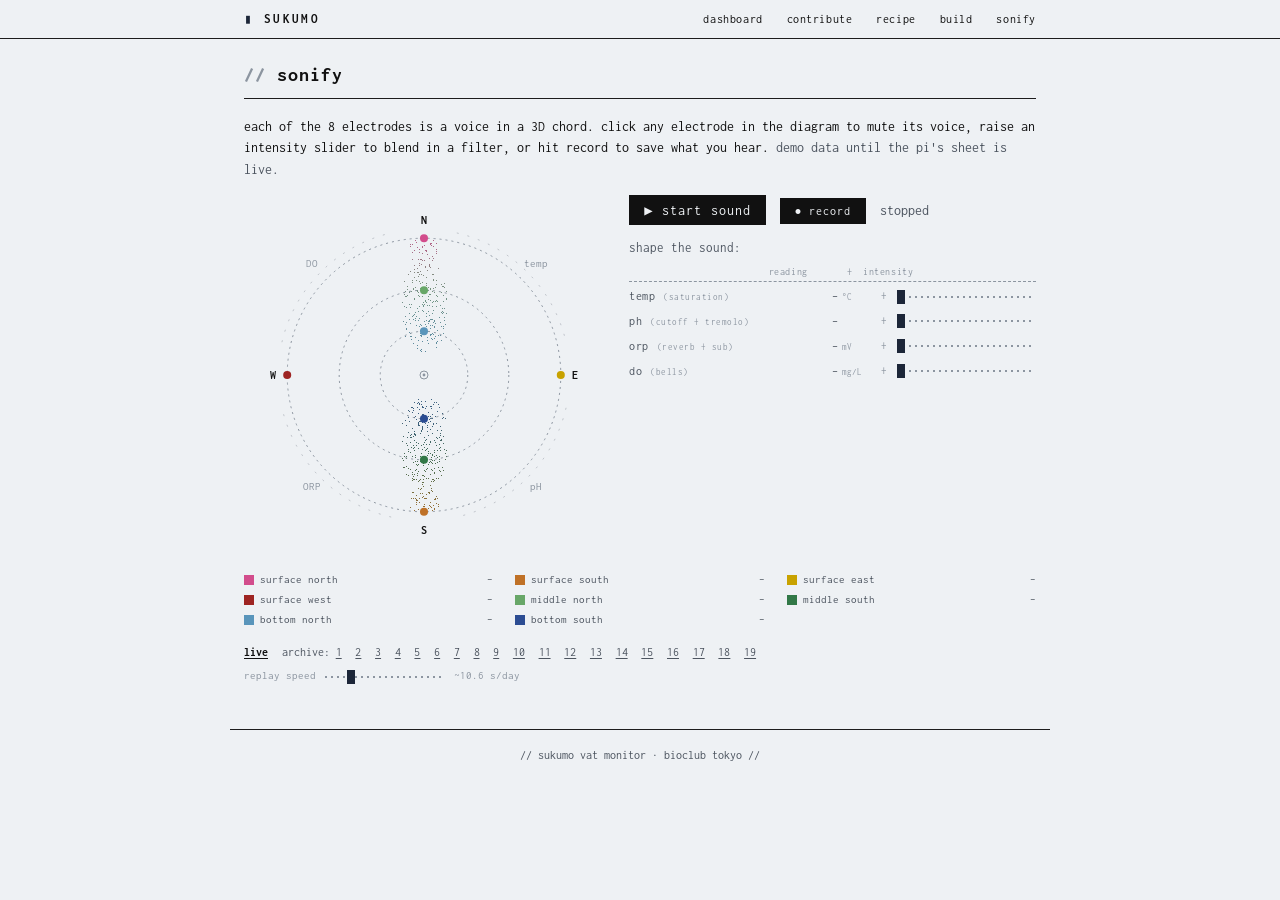
==== sonify.html @ e65c1ddc "Record button shows live timer; downloads get a → drive link While recording, the button shows '■ st" ====
<!DOCTYPE html>
<html lang="en">
<head>
  <meta charset="UTF-8">
  <meta name="viewport" content="width=device-width, initial-scale=1.0">
  <title>Sonify : Sukumo Vat Monitor</title>
  <link rel="preconnect" href="https://fonts.googleapis.com">
  <link rel="preconnect" href="https://fonts.gstatic.com" crossorigin>
  <link href="https://fonts.googleapis.com/css2?family=Inconsolata:wght@400;700&display=swap" rel="stylesheet">
  <link rel="stylesheet" href="style.css">
  <script src="vatcloud.js?v=2"></script>
  <style>
    /* top-down vat graphic — framed like the e-ink panel on the dashboard */
    .vat-stage { border: none; background: var(--paper); padding: 0; margin: 0; display: flex; justify-content: center; }
    #vat-canvas { width: 100%; max-width: 420px; aspect-ratio: 1 / 1; display: block; touch-action: none; }
    /* two-column instrument layout: graphic left, controls + sliders right */
    .panel { display: flex; flex-wrap: wrap; gap: 1rem 1.8rem; align-items: flex-start; margin: 1rem 0; }
    .panel-graphic { flex: 0 1 360px; max-width: 100%; min-width: 240px; }
    .panel-controls { flex: 1 1 280px; min-width: 250px; }
    /* electrode colour key + live voltages — full width below the panel */
    .vat-legend {
      display: grid; grid-template-columns: repeat(auto-fit, minmax(210px, 1fr));
      gap: 0.18rem 1.6rem; margin: 1.2rem 0 0; font-size: 0.8rem; color: var(--ink-soft);
    }
    .vat-legend .leg { display: flex; align-items: center; gap: 0.4rem; white-space: nowrap; cursor: pointer; }
    .vat-legend .leg.off { opacity: 0.4; text-decoration: line-through; }
    .vat-legend i { width: 10px; height: 10px; flex: 0 0 auto; }
    .vat-legend .lv { margin-left: auto; font-variant-numeric: tabular-nums; }
    /* transport row */
    .controls { display: flex; align-items: baseline; flex-wrap: wrap; gap: 0.4rem 1rem; margin: 0 0 0.5rem; }
    .source-line { font-size: 0.8rem; flex-basis: 100%; }
    .rec-btn { font-size: 0.85em; }
    .rec-btn.on { color: var(--indigo); }
    /* saved-recordings list — appears below the transport row */
    .rec-downloads { display: flex; flex-direction: column; gap: 0.15rem;
                     font-size: 0.78rem; margin: 0 0 0.7rem; color: var(--ink-soft); }
    .rec-downloads:empty { display: none; }
    .rec-downloads .rec-item { display: flex; align-items: baseline; gap: 0.5rem; }
    .rec-downloads .rec-item a { color: var(--indigo); text-decoration: underline; }
    .rec-downloads .rec-item .rec-meta { color: var(--ink-faint); font-variant-numeric: tabular-nums; }
    .rec-downloads .rec-item .rec-drive { margin-left: auto; }
    .filters { display: flex; flex-direction: column; gap: 0.35rem; margin: 0; }
    .filters-label { color: var(--ink-soft); font-size: 0.9rem; margin-bottom: 0.1rem; }
    /* a small two-column header so it's obvious the left value is the reading
       you can type into and the right control is the intensity mixer */
    .filter-head { display: flex; align-items: baseline; gap: 0.6rem; font-size: 0.72rem;
                   text-transform: lowercase; letter-spacing: 0.06em; color: var(--ink-faint);
                   padding-bottom: 0.1rem; border-bottom: 1px dashed var(--ink-faint); }
    .filter-head .h-name    { width: 13em; }
    .filter-head .h-reading { width: 6.8em; }
    .filter-head .h-plus    { width: 0.9em; text-align: center; }
    .filter-head .h-intensity { flex: 1; }
    .filter-ctl { display: flex; align-items: center; gap: 0.5rem; font-size: 0.85rem; }
    .filter-ctl > .ctl-name { width: 13em; text-transform: lowercase; letter-spacing: 0.04em;
                              color: var(--ink-soft); white-space: nowrap; }
    .ctl-name .ctl-target { color: var(--ink-faint); font-size: 0.78em; margin-left: 0.2em; }
    .filter-ctl > .ctl-plus { width: 0.9em; text-align: center; color: var(--ink-faint); font-size: 0.9em; }
    /* the reading: live value display + unit to the right (read-only). */
    .ctl-reading { width: 6.8em; display: inline-flex; align-items: baseline; gap: 0.25rem; }
    .ctl-reading .rd {
      display: inline-block; width: 4em; text-align: right;
      color: var(--ink-soft); font-variant-numeric: tabular-nums;
    }
    .ctl-reading .ru { color: var(--ink-faint); font-size: 0.78em; }
    /* track echoes the diagram arcs: dotted/faint, filling to solid as you raise it */
    input[type="range"].fx {
      -webkit-appearance: none; appearance: none; flex: 1; height: 16px; cursor: pointer;
      border: none; outline: none; background:
        linear-gradient(var(--indigo), var(--indigo)) no-repeat left center / var(--p, 0%) 2px,
        repeating-linear-gradient(to right, var(--ink-faint) 0 2px, transparent 2px 6px) no-repeat left center / 100% 2px;
    }
    input[type="range"].fx::-webkit-slider-runnable-track { background: transparent; height: 2px; border: none; }
    input[type="range"].fx::-moz-range-track { background: transparent; height: 2px; border: none; }
    input[type="range"].fx::-moz-range-progress { background: transparent; }
    input[type="range"].fx::-webkit-slider-thumb {
      -webkit-appearance: none; appearance: none; width: 8px; height: 14px; margin-top: -6px;
      background: var(--indigo); border: none; cursor: pointer;
    }
    input[type="range"].fx::-moz-range-thumb {
      width: 8px; height: 14px; background: var(--indigo); border: none; border-radius: 0; cursor: pointer;
    }
    input[type="range"].fx:focus { outline: 2px solid var(--indigo); outline-offset: 2px; }
    /* day archive — "archive: live 1 2 …". clicking switches modes. */
    .vat-days { margin: 1rem 0 0; font-size: 0.85rem; color: var(--ink-soft); }
    .vat-days a { margin-right: 0.55rem; white-space: nowrap; color: var(--ink-soft); }
    .vat-days a.active { font-weight: 700; color: var(--ink); }
    .vat-days a:hover { color: var(--indigo); }
    /* replay-rate slider — matches the dotted-track + indigo-thumb look of the
       filter sliders above. only relevant for archive replay. */
    .replay-rate-ctl { margin: 0.4rem 0 0; font-size: 0.78rem; color: var(--ink-faint);
                       display: inline-flex; align-items: center; gap: 0.5rem; }
    .replay-rate-ctl input[type="range"] {
      -webkit-appearance: none; appearance: none; width: 9em; height: 16px; cursor: pointer;
      border: none; outline: none;
      background: repeating-linear-gradient(to right, var(--ink-faint) 0 2px, transparent 2px 6px)
                  no-repeat left center / 100% 2px;
    }
    .replay-rate-ctl input[type="range"]::-webkit-slider-runnable-track { background: transparent; height: 2px; border: none; }
    .replay-rate-ctl input[type="range"]::-moz-range-track { background: transparent; height: 2px; border: none; }
    .replay-rate-ctl input[type="range"]::-webkit-slider-thumb {
      -webkit-appearance: none; appearance: none; width: 8px; height: 14px; margin-top: -6px;
      background: var(--indigo); border: none; cursor: pointer;
    }
    .replay-rate-ctl input[type="range"]::-moz-range-thumb {
      width: 8px; height: 14px; background: var(--indigo); border: none; border-radius: 0; cursor: pointer;
    }
    .replay-rate-ctl input[type="range"]:focus { outline: 2px solid var(--indigo); outline-offset: 2px; }
  </style>
</head>
<body>
  <header>
    <div class="header-inner">
      <a href="index.html" class="brand">SUKUMO</a>
      <nav>
        <a href="index.html#dashboard">dashboard</a>
        <a href="index.html#contribute">contribute</a>
        <a href="index.html#recipe">recipe</a>
        <a href="index.html#build">build</a>
        <a href="sonify.html">sonify</a>
      </nav>
    </div>
  </header>

  <main id="top">

    <h1>sonify</h1>
    <p>each of the 8 electrodes is a voice in a 3D chord. click any electrode in the diagram to mute its voice, raise an intensity slider to blend in a filter, or hit record to save what you hear. <span class="muted">demo data until the pi's sheet is live.</span></p>

    <div class="panel">
      <div class="panel-graphic">
        <div class="vat-stage">
          <canvas id="vat-canvas"></canvas>
        </div>
      </div>

      <div class="panel-controls">
        <div class="controls">
          <button id="toggle">&#9654; start sound</button>
          <button id="record" class="rec-btn" title="record what you hear (starts sound if needed)">&#9679; record</button>
          <span id="status" class="muted">stopped</span>
          <span id="source-line" class="muted source-line">&ndash;</span>
        </div>
        <div id="rec-downloads" class="rec-downloads" aria-live="polite"></div>

        <div class="filters" id="filters">
          <span class="filters-label">shape the sound:</span>
          <div class="filter-head">
            <span class="h-name"></span>
            <span class="h-reading">reading</span>
            <span class="h-plus">+</span>
            <span class="h-intensity">intensity</span>
          </div>
          <div class="filter-ctl">
            <span class="ctl-name">temp <span class="ctl-target">(saturation)</span></span>
            <span class="ctl-reading"><span class="rd" id="rd-temp">&ndash;</span><span class="ru">&deg;C</span></span>
            <span class="ctl-plus">+</span>
            <input type="range" class="fx" data-f="temp" min="0" max="100" value="0" aria-label="temperature intensity">
          </div>
          <div class="filter-ctl">
            <span class="ctl-name">pH <span class="ctl-target">(cutoff + tremolo)</span></span>
            <span class="ctl-reading"><span class="rd" id="rd-ph">&ndash;</span><span class="ru">&nbsp;</span></span>
            <span class="ctl-plus">+</span>
            <input type="range" class="fx" data-f="ph" min="0" max="100" value="0" aria-label="pH intensity">
          </div>
          <div class="filter-ctl">
            <span class="ctl-name">ORP <span class="ctl-target">(reverb + sub)</span></span>
            <span class="ctl-reading"><span class="rd" id="rd-orp">&ndash;</span><span class="ru">mV</span></span>
            <span class="ctl-plus">+</span>
            <input type="range" class="fx" data-f="orp" min="0" max="100" value="0" aria-label="ORP intensity">
          </div>
          <div class="filter-ctl">
            <span class="ctl-name">DO <span class="ctl-target">(bells)</span></span>
            <span class="ctl-reading"><span class="rd" id="rd-do">&ndash;</span><span class="ru">mg/L</span></span>
            <span class="ctl-plus">+</span>
            <input type="range" class="fx" data-f="do" min="0" max="100" value="0" aria-label="DO intensity">
          </div>
        </div>
      </div>
    </div>

    <div id="vat-legend" class="vat-legend" aria-label="electrode key and live voltages"></div>
    <div id="vat-days" class="vat-days" aria-label="day archive" style="display:none"></div>
    <div id="replay-rate-ctl" class="replay-rate-ctl" style="display:none">
      replay speed
      <input type="range" id="replay-rate" min="80" max="800" value="220" step="20" aria-label="replay rate">
      <span id="replay-rate-val">~10.6 s/day</span>
    </div>

  </main>

  <footer>
    <p>sukumo vat monitor &middot; bioclub tokyo</p>
  </footer>

  <script>
  (function () {
    "use strict";

    // ---------------------------------------------------------------
    // config
    // ---------------------------------------------------------------
    // The public "readings" Sheet the pi publishes to. Replace with the real
    // id; while it's the placeholder the page runs in DEMO mode (synthetic),
    // switching to live data automatically once a real id is filled in.
    var READINGS_SHEET_ID = "1COH-LVbzBpXIfV0IzQnfDb3Gz5LVbFnxlY0D2xVP_L8";
    var demoMode = READINGS_SHEET_ID.indexOf("REPLACE_WITH") === 0;

    var POLL_MS = 180000;       // live re-fetch interval (publish is ~30 min)
    var ROOT_HZ = 70;           // chord root (raised by the temperature filter); lower = warmer
    var AUDIO_TC = 0.25;        // setTargetAtTime time constant (s)
    var AUDIO_UPDATE_MS = 50;   // throttle audio param updates (ms)
    var MASTER_RAMP = 0.8;      // master fade in/out (s)
    var POS_RADIUS = 2.0;       // 3D panner spread
    var CHORUS = 5;             // cents — detune between each voice's paired oscillators (warmth)
    var SAT_AMOUNT = 0.9;       // master soft-saturation drive (warmth/glue; lower = cleaner)
    var DRONE_CUT = 1800;       // master lowpass default (lower = warmer); pH filter opens it
    var DROP_RATE = 2.2;        // base event "drops"/sec per electrode (scaled by DO filter + level)
    var DROP_DECAY = 0.95;      // drop tail length (s)

    // each voice has BOTH a "dark" and "bright" scale degree — both Japanese
    // pentatonics so the chord stays culturally coherent. centroid of active
    // electrodes picks: bottom-heavy = Hirajōshi (dark, koto-like, m3/m6/b2),
    // top-heavy = Yo (bright, M2/P4/M6). muting therefore does two musical
    // things at once: it transposes the key (via keyCents) AND can flip the
    // mode — the most dramatic audible change in tonal music.
    // semitones from root:
    var SCALE_MINOR = {  // Hirajōshi (0, 2, 3, 7, 8 within each octave)
      btm_n: 0,  btm_s: 7,  mid_n: 8,  mid_s: 12,
      sfc_w: 15, sfc_e: 19, sfc_n: 26, sfc_s: 31
    };
    var SCALE_MAJOR = {  // Yo (0, 2, 5, 7, 9 within each octave)
      btm_n: 0,  btm_s: 7,  mid_n: 9,  mid_s: 12,
      sfc_w: 14, sfc_e: 19, sfc_n: 26, sfc_s: 31
    };
    function modeFactor() {  // 0 = minor, 1 = major; centroid Y drives it
      if (activeCount === 0) return 0.5;
      var ySum = 0;
      VOICES.forEach(function (v) { if (!muted[v.key]) ySum += v.pos[1]; });
      var avgY = ySum / activeCount;     // -1 (all bottom) .. 1 (all surface)
      return clamp((avgY + 1) / 2, 0, 1);
    }
    function scaleRatio(key) {
      var semi = (modeFactor() >= 0.5 ? SCALE_MAJOR : SCALE_MINOR)[key] || 0;
      return Math.pow(2, semi / 12);
    }
    // a small pool of melody-register notes (root..+2oct) for the slow melodic
    // counter-voice. matches the current scale so it always belongs.
    var MELODY_MIN = [12, 14, 15, 19, 20, 24, 26];   // Hirajōshi register
    var MELODY_MAJ = [12, 14, 17, 19, 21, 24, 26];   // Yo register
    function pickMelodySemi() {
      var s = (modeFactor() >= 0.5) ? MELODY_MAJ : MELODY_MIN;
      // weight toward root + 5th for a more "settled" feel
      var i = Math.random();
      if (i < 0.30) return s[0];                 // root
      if (i < 0.55) return s[3];                 // 5th
      return s[Math.floor(Math.random() * s.length)];
    }

    // per-electrode timbre — a distinct harmonic recipe (partial amplitudes,
    // index 1 = fundamental) so each node has its own colour; all share the
    // harmonic series so they stay consonant together. each is low-passed for warmth.
    // p = harmonic recipe (index 1 = fundamental), cut = per-voice lowpass,
    // vr/vd = a slow per-node vibrato (rate Hz / depth cents) so each also "breathes"
    // differently. spectra are deliberately contrasting but all harmonic = consonant.
    var TIMBRE = {
      // bottoms — very dark, near-sine subs
      btm_n: { p: [0, 1, 0.02],                                              cut: 600,  vr: 0.12, vd: 3 },  // pure sine
      btm_s: { p: [0, 1, 0, 0.6, 0, 0.4, 0, 0.25],                          cut: 900,  vr: 0.20, vd: 7 },  // square-ish (odds only)
      // mids — body of the chord, contrasting full vs. reedy
      mid_n: { p: [0, 1, 0.75, 0.55, 0.4, 0.3, 0.22],                       cut: 1500, vr: 0.28, vd: 8 },  // saw / organ, full
      mid_s: { p: [0, 1, 0.1, 0.75, 0.08, 0.5, 0.06, 0.3],                  cut: 1200, vr: 0.16, vd: 11 }, // reedy (strong evens)
      // surface — brighter, but cuts kept moderate so they don't whistle
      sfc_w: { p: [0, 1, 0, 0.75, 0, 0.25, 0, 0.12],                        cut: 1500, vr: 0.45, vd: 7 },  // clarinet (odds only)
      sfc_e: { p: [0, 0.7, 1, 0.8, 0.6, 0.45, 0.32, 0.22],                  cut: 1900, vr: 0.55, vd: 12 }, // bright string (2nd dominant)
      sfc_n: { p: [0, 1, 0, 0, 0.7, 0, 0, 0.35],                            cut: 1700, vr: 0.22, vd: 9 },  // metallic bell (sparse partials)
      sfc_s: { p: [0, 1, 0, 0.65, 0, 0, 0.45],                              cut: 1500, vr: 0.38, vd: 7 }   // open fifth-heavy
    };

    // electrode layout, colours and helpers come from the shared vatcloud.js
    var VOICES = VatCloud.VOICES;
    var ELEC_MIN = VatCloud.ELEC_MIN, ELEC_MAX = VatCloud.ELEC_MAX;
    var C_INDIGO = VatCloud.colors.indigo, C_FAINT = VatCloud.colors.faint;
    var clamp = VatCloud.clamp;

    var latestData = null;
    // environmental "filters" the listener blends in. fx = intensity 0..1.
    var fx = { temp: 0, ph: 0, orp: 0, do: 0 };
    var P = { temp: null, ph: null, orp: null, do: null };  // current param values
    var UNIT_DIGITS = { temp: 1, ph: 2, orp: 0, do: 2 };
    var UNIT_LABEL  = { temp: " &deg;C", ph: "", orp: " mV", do: " mg/L" };
    var diagram = null;          // the shared vat diagram (created at boot)

    // day-archive replay state — clicking a day in the bar at the bottom force-
    // feeds that day's rows through the same P / latestData path that polling
    // uses, looping much faster than realtime so a full vat day cycles in ~10s.
    var START_DATE = "2026-05-12";   // vat day 1
    var archive = null, archiveIdx = null;
    var currentDayI = -1;            // -1 = live; otherwise index into archive.days
    var replayTimer = null, replayRowI = 0, replayStepFn = null;
    var REPLAY_STEP_MS = 220;        // ~10 s per 48-row day, looping (slider-tunable)
    function vatDay(dateStr) {
      var ms = new Date((dateStr || "") + "T00:00:00").getTime()
             - new Date(START_DATE + "T00:00:00").getTime();
      return isNaN(ms) ? "–" : Math.max(1, Math.round(ms / 86400000) + 1);
    }

    function map(v, a, b, c, d) {
      if (v === null || v === undefined || isNaN(v)) return (c + d) / 2;
      var t = clamp((v - a) / (b - a), 0, 1);
      return c + t * (d - c);
    }

    // ---------------------------------------------------------------
    // audio engine (8 electrodes + toggleable environmental filters)
    // ---------------------------------------------------------------
    var actx = null, master = null, voices = [],
        lowpass = null, dryGain = null, wetGain = null, subGain = null,
        tremGain = null, tremDepth = null, tremLFO = null,
        tempDrive = null, recDest = null,
        running = false, pollTimer = null, lastAudio = 0;
    // recording state — captures master output to a downloadable audio file
    var recorder = null, recChunks = [], recMime = null, recStartMs = 0, recDurationTimer = null;
    // open the project's "incoming" Drive folder when the user wants to upload
    // a recording — they drag the downloaded file into the tab that opens
    var DRIVE_INCOMING_URL = "https://drive.google.com/drive/folders/1rVcjffMahZgunWBBHu5vXFo3gJUlTd_s";

    function fmtDuration(sec) {
      var m = Math.floor(sec / 60);
      var s = Math.floor(sec % 60);
      return m + ":" + (s < 10 ? "0" : "") + s;
    }
    var dropAccum = {}, muted = {}, activeCount = 0;
    VOICES.forEach(function (v) { dropAccum[v.key] = Math.random(); muted[v.key] = false; });
    activeCount = VOICES.length;
    // "solo factor": 0 when all voices on, 1 when all muted. updateAudio uses
    // this to widen chorus, open the master filter, boost remaining voices
    // and drench in reverb — so muting feels like a transformation, not just removal.
    function soloFactor() { return (VOICES.length - activeCount) / VOICES.length; }
    // tonal centroid of active voices -> the chord's key. the all-on chord is
    // slightly surface-biased (avgY ≈ 0.25) so we subtract that as a baseline
    // so muting nothing leaves the key at root. asymmetric: shifts up faster
    // than down (avoids dropping into rumble).
    function keyCents() {
      if (activeCount === 0) return 0;
      var ySum = 0, xSum = 0;
      VOICES.forEach(function (v) { if (!muted[v.key]) { ySum += v.pos[1]; xSum += v.pos[0]; } });
      var avgY = ySum / activeCount, avgX = xSum / activeCount;
      var c = (avgY - 0.25) * 400 + avgX * 150;
      return clamp(c, -200, 500);
    }

    function makeSatCurve(amount) {
      var n = 1024, c = new Float32Array(n);
      for (var i = 0; i < n; i++) { var x = (i / (n - 1)) * 2 - 1; c[i] = Math.tanh(x * amount); }
      return c;
    }

    function makeWave(p) {  // p = harmonic amplitudes (index 1 = fundamental)
      var real = new Float32Array(p.length), imag = new Float32Array(p.length);
      for (var i = 0; i < p.length; i++) real[i] = p[i];
      return actx.createPeriodicWave(real, imag);
    }

    function makeImpulse(seconds, decay) {
      var rate = actx.sampleRate, len = Math.floor(rate * seconds);
      var buf = actx.createBuffer(2, len, rate);
      for (var ch = 0; ch < 2; ch++) {
        var d = buf.getChannelData(ch);
        for (var i = 0; i < len; i++)
          d[i] = (Math.random() * 2 - 1) * Math.pow(1 - i / len, decay);
      }
      return buf;
    }

    function buildGraph() {
      actx = new (window.AudioContext || window.webkitAudioContext)();
      master = actx.createGain(); master.gain.value = 0.0;

      var shaper = actx.createWaveShaper();
      shaper.curve = makeSatCurve(SAT_AMOUNT); shaper.oversample = "2x";
      lowpass = actx.createBiquadFilter();
      lowpass.type = "lowpass"; lowpass.frequency.value = DRONE_CUT; lowpass.Q.value = 0.7;
      var reverb = actx.createConvolver(); reverb.buffer = makeImpulse(5.0, 2.0);
      dryGain = actx.createGain(); dryGain.gain.value = 0.8;
      wetGain = actx.createGain(); wetGain.gain.value = 0.26;
      // pH -> tremolo: an amplitude wobble on the whole bus. depth grows with the pH slider,
      // rate climbs with the live pH reading. baseline gain = 1 via ConstantSource.
      tremGain = actx.createGain(); tremGain.gain.value = 1.0; // base; LFO adds on top
      var tremDC = actx.createConstantSource(); tremDC.offset.value = 0;
      tremDC.connect(tremGain.gain);   // no-op DC just to make additive-LFO summing explicit
      tremLFO = actx.createOscillator(); tremLFO.type = "sine"; tremLFO.frequency.value = 4;
      tremDepth = actx.createGain(); tremDepth.gain.value = 0; // pH controls this
      tremLFO.connect(tremDepth); tremDepth.connect(tremGain.gain);
      tremLFO.start(); tremDC.start();
      // temperature -> drive into the soft-saturator. warmer vat = more harmonic
      // excitement / "burn", no pitch change. baseline 1.0 (no extra drive).
      tempDrive = actx.createGain(); tempDrive.gain.value = 1.0;
      master.connect(tempDrive); tempDrive.connect(tremGain);
      tremGain.connect(shaper); shaper.connect(lowpass);
      lowpass.connect(dryGain); lowpass.connect(reverb); reverb.connect(wetGain);
      dryGain.connect(actx.destination); wetGain.connect(actx.destination);
      // recording tap — same dry+wet sum as the speakers, captured via MediaStream.
      // only created if MediaRecorder is available; nothing is recorded until the
      // user clicks "record".
      if (typeof MediaRecorder !== "undefined") {
        recDest = actx.createMediaStreamDestination();
        dryGain.connect(recDest); wetGain.connect(recDest);
      }

      var L = actx.listener;
      if (L.forwardX) {
        L.forwardX.value = 0; L.forwardY.value = 0; L.forwardZ.value = -1;
        L.upX.value = 0; L.upY.value = 1; L.upZ.value = 0;
      } else if (L.setOrientation) { L.setOrientation(0, 0, -1, 0, 1, 0); }

      voices = VOICES.map(function (v, i) {
        var tb = TIMBRE[v.key] || { p: [0, 1, 0.4], cut: 1800 };
        var wave = makeWave(tb.p);
        var r = scaleRatio(v.key);     // scale-degree position (replaces v.ratio)
        var g = actx.createGain(); g.gain.value = 0.0;
        var vlp = actx.createBiquadFilter();
        vlp.type = "lowpass"; vlp.frequency.value = tb.cut; vlp.Q.value = 0.6;
        var panner = actx.createPanner();
        panner.panningModel = "HRTF"; panner.distanceModel = "inverse";
        panner.refDistance = 1;
        var x = v.pos[0] * POS_RADIUS, y = v.pos[1] * POS_RADIUS,
            z = v.pos[2] * POS_RADIUS;
        if (panner.positionX) {
          panner.positionX.value = x; panner.positionY.value = y;
          panner.positionZ.value = z;
        } else if (panner.setPosition) { panner.setPosition(x, y, z); }
        // paired oscillators (the node's own harmonic recipe), slightly detuned ->
        // warm ensemble; tamed by a per-voice lowpass so each node stays warm + distinct
        var o1 = actx.createOscillator(); o1.setPeriodicWave(wave);
        o1.frequency.value = ROOT_HZ * r; o1.detune.value = CHORUS;
        var o2 = actx.createOscillator(); o2.setPeriodicWave(wave);
        o2.frequency.value = ROOT_HZ * r; o2.detune.value = -CHORUS;
        // slow "breath" — a unique sub-audio amplitude swell per voice. multiplied
        // INTO the voice gain (not added), so muted voices stay silent. each voice
        // breathes at a different slow rate (0.05–0.16 Hz) so the chord undulates
        // without ever fully syncing — gives the drone a floating, dreamy quality.
        var breath = actx.createGain(); breath.gain.value = 1.0;
        var bLfo = actx.createOscillator(); bLfo.type = "sine";
        bLfo.frequency.value = 0.05 + i * 0.013 + Math.random() * 0.02;
        var bLfg = actx.createGain(); bLfg.gain.value = 0.20;
        bLfo.connect(bLfg); bLfg.connect(breath.gain); bLfo.start();
        o1.connect(vlp); o2.connect(vlp); vlp.connect(breath); breath.connect(g);
        g.connect(panner); panner.connect(master);
        o1.start(); o2.start();
        // slow per-node vibrato -> each voice drifts differently (extra identity).
        // each voice's rate is unique so the chord never fully syncs.
        if (tb.vr) {
          var lfo = actx.createOscillator(); lfo.type = "sine"; lfo.frequency.value = tb.vr;
          var lfg = actx.createGain(); lfg.gain.value = tb.vd;
          lfo.connect(lfg); lfg.connect(o1.detune); lfg.connect(o2.detune); lfo.start();
        }
        return { osc: o1, osc2: o2, gain: g, key: v.key, ratio: r, wave: wave, cut: tb.cut };
      });

      // ORP "depth": a fat sine at the root, swelling as the vat reduces.
      // sits at the root (not an octave below) so it's audibly present on
      // typical headphones — the old sub-octave landed below 50 Hz.
      var sub = actx.createOscillator(); sub.type = "sine"; sub.frequency.value = ROOT_HZ;
      subGain = actx.createGain(); subGain.gain.value = 0.0;
      sub.connect(subGain); subGain.connect(master); sub.start();
    }

    function updateAudio(viz) {
      if (!actx || !running) return;
      var now = actx.currentTime;
      // 0 = all voices on, 1 = all muted. drives the transformation below.
      // kept gentle — too much widening created audible beat-frequency whines
      // on higher voices and starved ORP's reverb range.
      var solo = soloFactor();
      var soloBoost = 1 + solo * 0.4;     // remaining voices a little louder
      var soloChorus = CHORUS * (1 + solo * 0.4);  // a touch wider

      // temperature -> harmonic warmth (drive into the soft-saturator). higher
      // P.temp = more harmonic excitement, no pitch change → no rumble.
      var tWarm = (P.temp != null) ? clamp((P.temp - 20) / 15, 0, 1) : 0.5;
      tempDrive.gain.setTargetAtTime(1 + fx.temp * tWarm * 2.0, now, AUDIO_TC);

      // chord key — driven by the centroid of active electrodes (muting reshapes
      // the chord's tonal center). also picks up the small temperature nudge.
      var root = ROOT_HZ * Math.pow(2, keyCents() / 1200);
      voices.forEach(function (voice) {
        // pick up the live mode/key each frame so muting actually retunes voices
        var v = viz[voice.key], f = root * scaleRatio(voice.key), waver = (v - 0.5) * 60;
        voice.osc.frequency.setTargetAtTime(f, now, AUDIO_TC);
        voice.osc2.frequency.setTargetAtTime(f, now, AUDIO_TC);
        voice.gain.gain.setTargetAtTime(muted[voice.key] ? 0 : (0.015 + 0.07 * v) * soloBoost, now, AUDIO_TC);
        voice.osc.detune.setTargetAtTime(soloChorus + waver, now, AUDIO_TC);
        voice.osc2.detune.setTargetAtTime(-soloChorus + waver, now, AUDIO_TC);
      });

      // pH -> brightness sweep AND tremolo on the whole bus (very audible amplitude wobble).
      // ORP -> reverb space + sub-bass swell. DO -> drops (in onFrame).
      var cutoff = DRONE_CUT;
      if (P.ph != null) cutoff += fx.ph * (map(P.ph, 8, 12, 300, 7000) - DRONE_CUT);
      // soloing also opens the master filter slightly — fewer voices feel airier
      cutoff *= (1 + solo * 0.35);
      lowpass.frequency.setTargetAtTime(cutoff, now, AUDIO_TC);
      lowpass.Q.setTargetAtTime(0.7 + (P.ph != null ? fx.ph * 0.6 : 0), now, AUDIO_TC);  // gentle resonance as pH rises (no whine)
      // tremolo: depth scales with the pH slider, rate climbs with live pH
      var trRate = (P.ph != null) ? map(P.ph, 8, 12, 2, 8) : 4;
      var trDepth = fx.ph * 0.55;   // up to ±0.55 around 1.0 = strong wobble
      tremLFO.frequency.setTargetAtTime(trRate, now, AUDIO_TC);
      tremDepth.gain.setTargetAtTime(trDepth, now, AUDIO_TC);
      var wet = 0.26;
      if (P.orp != null) wet += fx.orp * (map(P.orp, -700, -200, 0.95, 0.05) - 0.26);
      // soloing adds a touch more reverb — but kept small so ORP keeps its range
      wet = clamp(wet + solo * 0.20, 0, 1.0);
      wetGain.gain.setTargetAtTime(wet, now, AUDIO_TC);
      dryGain.gain.setTargetAtTime(Math.max(0.15, 1 - wet * 0.85), now, AUDIO_TC);
      // ORP sub-bass swell — louder the more reducing the vat
      subGain.gain.setTargetAtTime(P.orp != null ? fx.orp * map(P.orp, -700, -200, 0.6, 0) : 0, now, AUDIO_TC);
    }

    // a slow, sparse melodic note — soft triangle, scale-aware, randomly
    // panned, plays one note every ~7-13 s while sound is running. gives the
    // drone an implied "player" without crowding the texture.
    function playMelodyNote() {
      if (!actx || !running) return;
      var now = actx.currentTime;
      var keyMult = Math.pow(2, keyCents() / 1200);
      var freq = ROOT_HZ * keyMult * Math.pow(2, pickMelodySemi() / 12);
      var o = actx.createOscillator(); o.type = "triangle"; o.frequency.value = freq;
      // gentle vibrato so the note has life
      var lfo = actx.createOscillator(); lfo.frequency.value = 4.5;
      var lfg = actx.createGain(); lfg.gain.value = 5;
      lfo.connect(lfg); lfg.connect(o.detune); lfo.start(now); lfo.stop(now + 6.8);
      var g = actx.createGain();
      g.gain.setValueAtTime(0, now);
      g.gain.linearRampToValueAtTime(0.030, now + 1.2);    // very slow swell
      g.gain.linearRampToValueAtTime(0.020, now + 3.0);    // settle
      g.gain.exponentialRampToValueAtTime(0.0005, now + 6.5);
      var pan = actx.createPanner();
      pan.panningModel = "HRTF"; pan.distanceModel = "inverse"; pan.refDistance = 1;
      var pp = (Math.random() - 0.5) * 1.8;
      if (pan.positionX) { pan.positionX.value = pp; pan.positionY.value = 0.5; pan.positionZ.value = -0.5; }
      else if (pan.setPosition) { pan.setPosition(pp, 0.5, -0.5); }
      o.connect(g); g.connect(pan); pan.connect(master);
      o.start(now); o.stop(now + 6.8);
    }

    // a short panned "drop" — pure sine, no filter, sparkly bell character.
    // pitch is one octave above the voice but clamped so the bottom voices
    // ring instead of thud. each electrode fires at a rate that rises with level.
    function triggerDrop(v, level) {
      if (!actx) return;
      var now = actx.currentTime;
      var o = actx.createOscillator(); o.type = "sine";
      o.frequency.value = Math.max(260, ROOT_HZ * scaleRatio(v.key) * 2);
      var g = actx.createGain();
      var peak = 0.038 + 0.09 * level;
      g.gain.setValueAtTime(0, now);
      g.gain.linearRampToValueAtTime(peak, now + 0.010);
      g.gain.exponentialRampToValueAtTime(0.0005, now + DROP_DECAY);
      var pan = actx.createPanner();
      pan.panningModel = "HRTF"; pan.distanceModel = "inverse"; pan.refDistance = 1;
      var x = v.pos[0] * POS_RADIUS, y = v.pos[1] * POS_RADIUS, z = v.pos[2] * POS_RADIUS;
      if (pan.positionX) { pan.positionX.value = x; pan.positionY.value = y; pan.positionZ.value = z; }
      else if (pan.setPosition) { pan.setPosition(x, y, z); }
      o.connect(g); g.connect(pan); pan.connect(master);
      o.start(now); o.stop(now + DROP_DECAY + 0.1);
    }

    // ---------------------------------------------------------------
    // recording — capture the master output to a downloadable audio file.
    // tracks the page session so all clips made before reload sit in one list.
    // ---------------------------------------------------------------
    function pickRecMime() {
      if (typeof MediaRecorder === "undefined") return null;
      var mimes = [
        "audio/webm;codecs=opus",
        "audio/webm",
        "audio/mp4;codecs=mp4a.40.2",
        "audio/mp4",
        "audio/ogg;codecs=opus"
      ];
      for (var i = 0; i < mimes.length; i++) {
        if (MediaRecorder.isTypeSupported(mimes[i])) return mimes[i];
      }
      return null;
    }
    function recExt(mime) {
      if (!mime) return "webm";
      if (mime.indexOf("mp4") >= 0) return "m4a";
      if (mime.indexOf("ogg") >= 0) return "ogg";
      return "webm";
    }
    function addDownload(blob, durationSec) {
      var url = URL.createObjectURL(blob);
      var stamp = new Date().toISOString().replace(/T/, "_").replace(/[:.]/g, "-").slice(0, 19);
      var name = "sukumo-sonify_" + stamp + "." + recExt(recMime);
      var slot = document.getElementById("rec-downloads");
      if (!slot) return;
      var row = document.createElement("div"); row.className = "rec-item";
      var a = document.createElement("a"); a.href = url; a.download = name; a.textContent = name;
      var meta = document.createElement("span"); meta.className = "rec-meta";
      var kb = (blob.size / 1024).toFixed(0);
      meta.textContent = "(" + durationSec.toFixed(1) + " s, " + kb + " KB)";
      var drive = document.createElement("a");
      drive.href = DRIVE_INCOMING_URL; drive.target = "_blank"; drive.rel = "noopener";
      drive.className = "rec-drive";
      drive.innerHTML = "&rarr; drive";
      drive.title = "open the project's incoming Drive folder — drag the downloaded file in";
      row.appendChild(a); row.appendChild(meta); row.appendChild(drive);
      slot.appendChild(row);
    }
    function startRecording() {
      if (!actx || !recDest) return false;
      recMime = pickRecMime();
      if (!recMime) return false;
      recChunks = [];
      try { recorder = new MediaRecorder(recDest.stream, { mimeType: recMime }); }
      catch (err) { recorder = null; return false; }
      recorder.ondataavailable = function (e) { if (e.data && e.data.size > 0) recChunks.push(e.data); };
      recorder.onstop = function () {
        if (recDurationTimer) { clearInterval(recDurationTimer); recDurationTimer = null; }
        var dur = (Date.now() - recStartMs) / 1000;
        var blob = new Blob(recChunks, { type: recMime });
        if (blob.size > 0) addDownload(blob, dur);
        recorder = null;
        var btn = document.getElementById("record");
        if (btn) { btn.classList.remove("on"); btn.innerHTML = "&#9679; record"; }
      };
      recorder.start();
      recStartMs = Date.now();
      var btn = document.getElementById("record");
      if (btn) { btn.classList.add("on"); btn.innerHTML = "&#9632; stop &middot; 0:00"; }
      // live timer in the button text
      recDurationTimer = setInterval(function () {
        var b = document.getElementById("record");
        if (!b || !recorder || recorder.state !== "recording") return;
        b.innerHTML = "&#9632; stop &middot; " + fmtDuration((Date.now() - recStartMs) / 1000);
      }, 500);
      return true;
    }
    function stopRecording() {
      if (recorder && recorder.state !== "inactive") {
        try { recorder.stop(); } catch (err) { /* ignore */ }
      }
    }

    // ---------------------------------------------------------------
    // data (CSV fetch/parse lives in vatcloud.js)
    // ---------------------------------------------------------------
    function poll() {
      VatCloud.fetchReadings(READINGS_SHEET_ID).then(function (data) {
        if (data) {
          latestData = data;
          P.temp = data.temp; P.ph = data.ph; P.orp = data.orp; P.do = data.do;
          setStatus("playing");
        } else {
          setStatus("playing (no data yet — waiting for the pi to publish)");
        }
      });
    }

    // ---------------------------------------------------------------
    // day archive — same bar as the dashboard, but looping fast so the chord
    // hears 24 h of vat data in ~10 s. clicking a day stops live polling and
    // starts the replay; clicking "live" returns to sheet polling.
    // ---------------------------------------------------------------
    function archiveRowToLatest(row, dayDate) {
      var elec = {};
      VOICES.forEach(function (v) { elec[v.key] = row[archiveIdx[v.key]]; });
      return {
        timestamp_str: "day " + vatDay(dayDate) + " · " + row[archiveIdx.t],
        electrodes: elec,
        temp: row[archiveIdx.temperature_c], ph: row[archiveIdx.ph],
        orp: row[archiveIdx.orp_mv],         do:  row[archiveIdx.do_mg_l]
      };
    }
    function replayDay(idx) {
      if (!archive || !archive.days[idx]) return;
      if (replayTimer) clearInterval(replayTimer);
      if (pollTimer) { clearInterval(pollTimer); pollTimer = null; }
      currentDayI = idx;
      replayRowI = 0;
      renderDayBar();
      var day = archive.days[idx];
      // store the step fn at module scope so the rate slider can swap intervals
      // without losing the current row position
      replayStepFn = function step() {
        var row = day.rows[replayRowI];
        var r = archiveRowToLatest(row, day.date);
        latestData = r;
        P.temp = r.temp; P.ph = r.ph; P.orp = r.orp; P.do = r.do;
        replayRowI = (replayRowI + 1) % day.rows.length;
      };
      replayStepFn();
      replayTimer = setInterval(replayStepFn, REPLAY_STEP_MS);
      setStatus(running ? "replaying day " + vatDay(day.date)
                        : "previewing day " + vatDay(day.date) + " — press play for sound");
    }
    // slider: live-update the replay interval; preserves the current row
    function setReplayRate(ms) {
      REPLAY_STEP_MS = ms;
      var el = document.getElementById("replay-rate-val");
      if (el) el.textContent = "~" + ((ms * 48) / 1000).toFixed(1) + " s/day";
      if (replayTimer && replayStepFn) {
        clearInterval(replayTimer);
        replayTimer = setInterval(replayStepFn, REPLAY_STEP_MS);
      }
    }
    function goLive() {
      if (replayTimer) { clearInterval(replayTimer); replayTimer = null; }
      currentDayI = -1;
      renderDayBar();
      if (running && !demoMode) {
        if (!pollTimer) { poll(); pollTimer = setInterval(poll, POLL_MS); }
        setStatus("playing");
      } else if (!running) {
        setStatus(demoMode ? "demo — press play to hear it" : "stopped");
      }
    }
    function renderDayBar() {
      var el = document.getElementById("vat-days");
      if (!el || !archive) return;
      el.style.display = "block";
      var liveCls = currentDayI === -1 ? " active" : "";
      var parts = ['<a href="#" data-i="live" class="day-link' + liveCls + '">live</a>',
                   '<span class="muted">archive:</span>'];
      archive.days.forEach(function (d, i) {
        var cls = (i === currentDayI ? " active" : "");
        parts.push('<a href="#" data-i="' + i + '" class="day-link' + cls + '">' + vatDay(d.date) + '</a>');
      });
      el.innerHTML = parts.join(" ");
      Array.prototype.forEach.call(el.querySelectorAll(".day-link"), function (a) {
        a.addEventListener("click", function (e) {
          e.preventDefault();
          var v = a.getAttribute("data-i");
          if (v === "live") goLive(); else replayDay(+v);
        });
      });
      // unhide the speed slider now that the archive is interactive
      var rate = document.getElementById("replay-rate-ctl");
      if (rate) rate.style.display = "inline-flex";
    }

    // demo: smooth, slowly-evolving synthetic readings so the page is alive
    // before a real readings Sheet is configured.
    function demoElectrodes(tSec) {
      var elec = {};
      VOICES.forEach(function (v, i) {
        var w1 = 0.10 + 0.045 * i, w2 = 0.06 + 0.025 * ((i * 3) % 5);
        var s = 0.5 + 0.34 * Math.sin(tSec * w1 + i * 1.7)
                    + 0.16 * Math.sin(tSec * w2 + i * 0.9);
        var lvl = clamp(s, 0, 1);
        elec[v.key] = ELEC_MIN + lvl * (ELEC_MAX - ELEC_MIN);
      });
      return elec;
    }
    function demoParams(tSec) {
      return {
        temp: 28 + 3 * Math.sin(tSec * 0.05),                       // ~25–31 °C
        ph: 10.7 + 0.6 * Math.sin(tSec * 0.04 + 1),                 // ~10.1–11.3
        orp: -540 + 120 * Math.sin(tSec * 0.06 + 2),               // ~-660…-420 mV
        do: Math.max(0, 2.0 + 1.8 * Math.sin(tSec * 0.07 + 3))      // ~0–3.8 mg/L
      };
    }

    // ---------------------------------------------------------------
    // diagram hooks (the renderer lives in vatcloud.js)
    // ---------------------------------------------------------------
    // overlay: one arc per filter, just outside the rim, in a diagonal sector
    // (clear of N/S/E/W). faint + dashed at intensity 0 -> bold + solid at 1.
    var FX_DEG = { temp: 315, ph: 45, orp: 135, do: 225 };   // NE / SE / SW / NW
    var FX_LABEL = { temp: "temp", ph: "pH", orp: "ORP", do: "DO" };
    function drawFilterArcs(g2, info) {
      var center = info.center, R = info.R, rr = R + 9, half = 32 * Math.PI / 180;
      g2.font = "11px Inconsolata, monospace";
      g2.textAlign = "center"; g2.textBaseline = "middle";
      ["temp", "ph", "orp", "do"].forEach(function (f) {
        var inten = fx[f], c = FX_DEG[f] * Math.PI / 180;
        g2.beginPath();
        g2.arc(center.x, center.y, rr, c - half, c + half);
        g2.strokeStyle = C_INDIGO;
        g2.globalAlpha = 0.22 + 0.78 * inten;
        g2.lineWidth = 1 + 1.6 * inten;
        if (inten >= 0.97) g2.setLineDash([]);
        else g2.setLineDash([2, 3 + (1 - inten) * 6]);
        g2.stroke();
        g2.setLineDash([]); g2.globalAlpha = 1;
        var lr = rr + 12, lx = center.x + Math.cos(c) * lr, ly = center.y + Math.sin(c) * lr;
        g2.fillStyle = inten > 0.02 ? C_INDIGO : C_FAINT;
        g2.fillText(FX_LABEL[f], lx, ly);
      });
      g2.textAlign = "left";
    }

    // per-frame hook: set diagram targets (demo / idle) and drive audio + readouts
    // feed the diagram, masking muted nodes down to zero so they read as "off"
    function applyReadings(elec) {
      var masked = {};
      VOICES.forEach(function (v) {
        masked[v.key] = muted[v.key] ? ELEC_MIN : (elec ? elec[v.key] : null);
      });
      diagram.setReadings(masked);
    }

    // mute/unmute a node — fired from the colour key OR the diagram node
    function toggleMute(key) {
      muted[key] = !muted[key];
      activeCount = 0;
      VOICES.forEach(function (v) { if (!muted[v.key]) activeCount++; });
      var leg = document.querySelector('#vat-legend .leg[data-k="' + key + '"]');
      if (leg) leg.classList.toggle("off", muted[key]);
      applyReadings(latestData ? latestData.electrodes : null);
    }

    var lastAudioSec = -1, lastReadoutSec = -1, prevSec = 0;
    var melodyAccum = 4, melodyWait = 8;   // first note ~4 s after start
    function onFrame(viz, tSec) {
      var dt = Math.min(0.1, tSec - prevSec); prevSec = tSec;
      if (demoMode) {
        var elec = demoElectrodes(tSec), dp = demoParams(tSec);
        P.temp = dp.temp; P.ph = dp.ph; P.orp = dp.orp; P.do = dp.do;
        latestData = { timestamp_str: "demo", electrodes: elec,
                       temp: dp.temp, ph: dp.ph, orp: dp.orp, do: dp.do };
        applyReadings(elec);
      } else if (currentDayI !== -1 && latestData) {
        // replay mode — animate the diagram from replay data, even before sound starts
        applyReadings(latestData.electrodes);
      } else if (running) {
        applyReadings(latestData ? latestData.electrodes : null);
      } else {
        diagram.setIdle();
      }
      if (running) {
        if (tSec - lastAudioSec >= 0.05) { updateAudio(viz); lastAudioSec = tSec; }
        // event drops = the DO filter: rate = DO slider × DO reading × electrode level
        var doScale = fx.do * (P.do != null ? map(P.do, 0, 8, 0.4, 1.6) : 1);
        if (doScale > 0.001) {
          VOICES.forEach(function (v) {
            if (muted[v.key]) return;
            var lvl = viz[v.key];
            dropAccum[v.key] += dt * DROP_RATE * doScale * lvl * lvl;
            if (dropAccum[v.key] >= 1) { dropAccum[v.key] -= 1; triggerDrop(v, lvl); }
          });
        }
        // slow melodic counter-voice — one note every 7..13 s
        melodyAccum += dt;
        if (melodyAccum >= melodyWait) {
          melodyAccum = 0;
          melodyWait = 7 + Math.random() * 6;
          playMelodyNote();
        }
      }
      if (tSec - lastReadoutSec >= 0.7) { updateReadout(); lastReadoutSec = tSec; }
    }

    // ---------------------------------------------------------------
    // readout + status
    // ---------------------------------------------------------------
    function fmt(v, digits) {
      if (v === null || v === undefined || isNaN(v)) return "&ndash;";
      return Number(v).toFixed(digits === undefined ? 3 : digits);
    }
    function setStatus(text) {
      document.getElementById("status").textContent = text;
    }
    function setHTML(id, html) { var el = document.getElementById(id); if (el) el.innerHTML = html; }
    function updateReadout() {
      var t = (!demoMode && latestData && latestData.timestamp_str) ? latestData.timestamp_str : "";
      setHTML("source-line", t ? "reading " + t : "");
      ["temp", "ph", "orp", "do"].forEach(function (k) {
        var v = P[k];
        setHTML("rd-" + k, (v === null || v === undefined || isNaN(v))
          ? "&ndash;" : Number(v).toFixed(UNIT_DIGITS[k]));
      });
      var e = (latestData && latestData.electrodes) || {};
      VOICES.forEach(function (v) {
        var val = e[v.key];
        setHTML("lv-" + v.key, (val === null || val === undefined) ? "&ndash;" : fmt(val) + "V");
      });
    }

    // ---------------------------------------------------------------
    // transport
    // ---------------------------------------------------------------
    function start() {
      if (running) return;
      buildGraph();
      actx.resume();
      master.gain.linearRampToValueAtTime(0.42, actx.currentTime + MASTER_RAMP);
      running = true;
      // only poll the live sheet when neither demo nor replay owns the data
      if (!demoMode && currentDayI === -1) {
        poll();
        pollTimer = setInterval(poll, POLL_MS);
      }
      document.getElementById("toggle").innerHTML = "&#9632; stop sound";
      setStatus(
        demoMode ? "demo playing (synthetic data)"
        : (currentDayI !== -1
            ? "replaying day " + vatDay(archive.days[currentDayI].date)
            : "playing")
      );
    }

    function stop() {
      if (!running) return;
      if (pollTimer) { clearInterval(pollTimer); pollTimer = null; }
      // if we're recording, save the file first; recorder.onstop fires before
      // the actx is closed below thanks to the 1 s timeout
      if (recorder && recorder.state === "recording") stopRecording();
      if (master) master.gain.linearRampToValueAtTime(0.0, actx.currentTime + 0.5);
      setTimeout(function () { if (actx) { actx.close(); actx = null; recDest = null; } }, 1000);
      running = false;
      document.getElementById("toggle").innerHTML = "&#9654; start sound";
      // record button stays enabled — next click will auto-start sound again
      var rb = document.getElementById("record");
      if (rb) { rb.classList.remove("on"); rb.innerHTML = "&#9679; record"; }
      setStatus(
        demoMode ? "demo paused"
        : (currentDayI !== -1
            ? "previewing day " + vatDay(archive.days[currentDayI].date) + " — press play for sound"
            : "stopped")
      );
    }

    document.getElementById("toggle").addEventListener("click", function () {
      if (running) stop(); else start();
    });
    document.getElementById("record").addEventListener("click", function () {
      if (recorder && recorder.state === "recording") { stopRecording(); return; }
      // one click = start sound (if needed) + start recording
      if (!running) start();
      startRecording();
    });
    // disable record only if the browser can't record at all (no MediaRecorder
    // support or no usable mime). otherwise it's always clickable — first click
    // brings up the audio graph itself.
    (function () {
      var rb = document.getElementById("record");
      if (!rb) return;
      if (typeof MediaRecorder === "undefined" || !pickRecMime()) {
        rb.disabled = true;
        rb.title = "your browser doesn't support audio recording";
      }
    })();

    function setupFilters() {
      var box = document.getElementById("filters");
      if (!box) return;
      var sliders = box.querySelectorAll("input.fx");
      for (var i = 0; i < sliders.length; i++) {
        (function (sl) {
          sl.style.setProperty("--p", sl.value + "%");   // initial track fill
          sl.addEventListener("input", function () {
            fx[sl.getAttribute("data-f")] = (parseFloat(sl.value) || 0) / 100;
            sl.style.setProperty("--p", sl.value + "%");  // fill grows with value
            updateReadout();
          });
          // don't let a mouse wheel scrolling past the slider change its value;
          // forward the scroll to the page instead
          sl.addEventListener("wheel", function (e) {
            e.preventDefault();
            window.scrollBy(0, e.deltaY);
          }, { passive: false });
        })(sliders[i]);
      }
    }

    function buildLegend() {
      var el = document.getElementById("vat-legend");
      if (!el) return;
      var order = ["sfc_n", "sfc_s", "sfc_e", "sfc_w", "mid_n", "mid_s", "btm_n", "btm_s"];
      var KEY_LABEL = {
        sfc_n: "surface north", sfc_s: "surface south",
        sfc_e: "surface east",  sfc_w: "surface west",
        mid_n: "middle north",  mid_s: "middle south",
        btm_n: "bottom north",  btm_s: "bottom south"
      };
      var byKey = {};
      VOICES.forEach(function (v) { byKey[v.key] = v; });
      el.innerHTML = order.map(function (k) {
        var v = byKey[k];
        return '<span class="leg" data-k="' + k + '" title="click to mute / unmute">' +
               '<i style="background:' + v.col + '"></i>' + (KEY_LABEL[k] || k) +
               '<span class="lv" id="lv-' + k + '">&ndash;</span></span>';
      }).join("");
      Array.prototype.forEach.call(el.querySelectorAll(".leg"), function (span) {
        span.addEventListener("click", function () { toggleMute(span.getAttribute("data-k")); });
      });
    }

    // ---------------------------------------------------------------
    // boot — the shared renderer owns the canvas loop + resize; we feed it
    // targets and drive audio via onFrame, and draw the filter arcs via overlay
    // ---------------------------------------------------------------
    diagram = VatCloud.create(document.getElementById("vat-canvas"), {
      radiusFraction: 0.38,
      onFrame: onFrame,
      overlay: drawFilterArcs,
      onNodeClick: toggleMute
    });
    buildLegend();
    setupFilters();
    updateReadout();
    // load the bundled day archive in the background — once it's in, the
    // day-bar appears under the legend and clicking any day starts a fast
    // looped replay.
    fetch("sample-readings.json", { cache: "no-store" })
      .then(function (r) { return r.ok ? r.json() : null; })
      .then(function (data) {
        if (!data || !data.days || !data.days.length) return;
        archive = data;
        archiveIdx = {};
        data.cols.forEach(function (c, i) { archiveIdx[c] = i; });
        renderDayBar();
      })
      .catch(function () { /* archive missing — bar stays hidden */ });

    // wire the replay-rate slider (live, even before the user picks a day)
    var rateSlider = document.getElementById("replay-rate");
    if (rateSlider) {
      rateSlider.addEventListener("input", function () {
        setReplayRate(parseInt(rateSlider.value, 10) || REPLAY_STEP_MS);
      });
    }
    setStatus(demoMode
      ? "demo — press play to hear it (no live sheet configured yet)"
      : "stopped");
  })();
  </script>
</body>
</html>
---- style.css ----
/* Sukumo monitor UI - minimalist web art / typewriter aesthetic.
 *
 * Design notes:
 *   - Monospace everything. Reads like a printout.
 *   - Off-white paper background (#f4f1ea), near-black ink (#111).
 *   - Single accent color (indigo, of course) used very sparingly.
 *   - Borders are thin lines, no shadows, no rounded corners.
 *   - ASCII-style dividers and prefixes (// section, > prompt).
 */

:root {
  --paper: #eef1f4;
  --paper-tint: #e2e7ec;
  --ink: #111111;
  --ink-soft: #4d5560;
  --ink-faint: #8c95a0;
  --rule: #1c1c1c;
  --indigo: #1c2638;
  --mono: "Inconsolata", "Courier New", "Courier", ui-monospace, monospace;
}

* { box-sizing: border-box; }

html { scroll-behavior: smooth; scroll-padding-top: 4rem; }

html, body {
  margin: 0;
  padding: 0;
  background: var(--paper);
  color: var(--ink);
  font-family: var(--mono);
  font-size: 14px;
  line-height: 1.55;
  -webkit-font-smoothing: antialiased;
}

/* ----- header / nav ----- */

header {
  background: var(--paper);
  border-bottom: 1px solid var(--rule);
  padding: 0.6rem 0;
  position: sticky;
  top: 0;
  z-index: 10;
}

.header-inner {
  max-width: 820px;
  margin: 0 auto;
  display: flex;
  align-items: baseline;
  justify-content: space-between;
  padding: 0 1rem;
  flex-wrap: wrap;
  gap: 0.5rem;
}

.brand {
  font-weight: 700;
  letter-spacing: 0.18em;
  color: var(--ink);
  text-decoration: none;
  font-size: 0.95rem;
  text-transform: uppercase;
}

.brand::before { content: "▮ "; color: var(--indigo); }

nav a {
  color: var(--ink);
  text-decoration: none;
  margin-left: 1.2rem;
  font-size: 0.85rem;
  text-transform: lowercase;
  letter-spacing: 0.05em;
  border-bottom: 1px solid transparent;
  padding-bottom: 1px;
}

nav a:hover { border-bottom-color: var(--ink); }

/* ----- main ----- */

main {
  max-width: 820px;
  margin: 1.5rem auto;
  padding: 0 1rem;
}

h1 {
  margin: 0.5rem 0 1.2rem;
  font-size: 1.4rem;
  font-weight: 700;
  letter-spacing: 0.05em;
  text-transform: lowercase;
  border-bottom: 1px solid var(--rule);
  padding-bottom: 0.5rem;
}

h1::before { content: "// "; color: var(--ink-faint); }

h2 {
  margin: 1.2rem 0 0.5rem;
  font-size: 1rem;
  font-weight: 700;
  text-transform: lowercase;
  letter-spacing: 0.08em;
  color: var(--ink);
}

p { margin: 0.4rem 0; }

a { color: var(--indigo); text-decoration: underline; text-underline-offset: 2px; }
a:hover { color: var(--ink); }

.muted { color: var(--ink-soft); }

strong { font-weight: 700; }

/* ----- big number (temperature) ----- */

.big-number {
  font-size: 2.2rem;
  font-weight: 400;
  letter-spacing: 0.02em;
  margin: 0.3rem 0;
}

/* ----- dashboard image ----- */

.dashboard-image {
  margin: 1rem 0;
  text-align: center;
  border: 1px solid var(--rule);
  background: white;
  padding: 0.6rem;
}

.dashboard-image img {
  max-width: 100%;
  display: block;
  margin: 0 auto;
  image-rendering: pixelated;
}

/* ----- readings key (top of home page) ----- */

.readings-key {
  border: 1px solid var(--rule);
  padding: 0.8rem 1rem;
  margin: 1rem 0;
  background: var(--paper);
}

.readings-key h2 { margin-top: 0; }

.readings-key dl {
  margin: 0.4rem 0 0;
  padding: 0;
  display: grid;
  grid-template-columns: max-content 1fr;
  column-gap: 1rem;
  row-gap: 0.5rem;
  /* Match body / explainer text size for consistent readability across pages. */
  font-size: 1rem;
}

.readings-key dt {
  font-weight: 700;
  text-transform: lowercase;
  letter-spacing: 0.04em;
  white-space: nowrap;
}

.readings-key dt::before { content: "› "; color: var(--ink-faint); }

.readings-key dd {
  margin: 0;
  color: var(--ink-soft);
}

/* Compact variant used on the data page where the key is reference-only.
 * Slightly tighter, but still uses the body font size for readability.
 * Preserves the original case of dt labels (T, sN, pH, ORP, DO) so they
 * match the column headers in the table below exactly. */
.readings-key.compact { padding: 0.6rem 0.9rem; }
.readings-key.compact dl { font-size: 0.95rem; row-gap: 0.3rem; }
.readings-key.compact dt { text-transform: none; letter-spacing: 0; }

@media (max-width: 540px) {
  .readings-key dl {
    grid-template-columns: 1fr;
    row-gap: 0.6rem;
  }
  .readings-key dd { padding-left: 0.8rem; }
}

/* ----- step-by-step tutorial (code page) ----- */

ol.tutorial {
  padding-left: 1.6rem;
  margin: 0.6rem 0 1.2rem;
}

ol.tutorial > li {
  margin: 0.7rem 0 1.2rem;
  padding-left: 0.3rem;
}

ol.tutorial > li > strong {
  display: inline-block;
  margin-bottom: 0.2rem;
}

ol.tutorial p,
ol.tutorial ul,
ol.tutorial dl {
  margin: 0.3rem 0;
}

ol.tutorial code {
  white-space: nowrap;
}

/* ----- generic 2-column dl on the code page ----- */

dl.protocol {
  margin: 0.5rem 0;
  padding: 0;
  display: grid;
  grid-template-columns: max-content 1fr;
  column-gap: 1rem;
  row-gap: 0.4rem;
}

dl.protocol dt {
  font-weight: 700;
  white-space: nowrap;
}

dl.protocol dd { margin: 0; color: var(--ink-soft); }

@media (max-width: 540px) {
  dl.protocol { grid-template-columns: 1fr; row-gap: 0.5rem; }
}

/* ----- explainer block ----- */

.explainer {
  border: 1px solid var(--rule);
  border-left: 3px solid var(--indigo);
  padding: 0.8rem 1rem;
  margin: 1rem 0;
  background: var(--paper-tint);
}

.explainer h2 { margin-top: 0; }
.explainer ol { padding-left: 1.4rem; margin: 0.4rem 0; }
.explainer li { margin: 0.3rem 0; }

/* ----- grid of cards ----- */

.grid {
  display: grid;
  grid-template-columns: repeat(auto-fit, minmax(220px, 1fr));
  gap: 0;
  margin: 1rem 0;
  border: 1px solid var(--rule);
}

.card {
  padding: 0.8rem 1rem;
  border-right: 1px solid var(--rule);
  border-bottom: 1px solid var(--rule);
  background: var(--paper);
}

.card:last-child { border-right: none; }

.card h2 {
  margin-top: 0;
  border-bottom: 1px dashed var(--ink-faint);
  padding-bottom: 0.3rem;
}

.card h2::before { content: "> "; color: var(--ink-faint); }

/* prerequisite callout inside a card (e.g. consent before first entry) */
.prereq {
  background: var(--paper-tint);
  border-left: 3px solid var(--indigo);
  padding: 0.4rem 0.6rem;
  margin-top: 0.6rem;
  font-size: 0.9rem;
}

.prereq strong { color: var(--indigo); }

/* ----- tables ----- */

table {
  width: 100%;
  border-collapse: collapse;
  font-size: 1rem;
  font-family: var(--mono);
}

table th, table td {
  text-align: left;
  padding: 0.25rem 0.5rem;
  border-bottom: 1px dashed var(--ink-faint);
}

table th {
  font-weight: 700;
  text-transform: lowercase;
  letter-spacing: 0.05em;
}

.table-scroll {
  overflow-x: auto;
  border: 1px solid var(--rule);
  margin: 0.5rem 0;
}

table.recent {
  font-size: 0.9rem;
  border-collapse: collapse;
  white-space: nowrap;
  min-width: 100%;
}

table.recent th,
table.recent td {
  padding: 0.18rem 0.45rem;
  border-bottom: 1px dashed var(--ink-faint);
  text-align: right;
  /* Preserve the case of column labels (T, sN, ORP, etc.).
   * !important defeats the global `table th { text-transform: lowercase }` rule
   * regardless of cascade ordering or browser cache quirks. */
  text-transform: none !important;
  letter-spacing: 0 !important;
}

table.recent th:first-child,
table.recent td:first-child {
  text-align: left;
  position: sticky;
  left: 0;
  background: var(--paper);
}

table.recent th {
  background: var(--paper-tint);
  border-bottom: 1px solid var(--rule);
}

table.recent th:first-child { background: var(--paper-tint); }

.column-key {
  font-size: 0.72rem;
  margin: 0.3rem 0 0.6rem;
  line-height: 1.4;
}

.column-key span { white-space: nowrap; }

/* ----- forms ----- */

form label {
  display: block;
  margin: 0.7rem 0;
  font-size: 1rem;
  text-transform: lowercase;
  letter-spacing: 0.05em;
}

form label::before { content: "> "; color: var(--ink-faint); }

form input,
form textarea,
form select {
  display: block;
  width: 100%;
  padding: 0.4rem 0.5rem;
  margin-top: 0.2rem;
  border: 1px solid var(--rule);
  border-radius: 0;
  font-family: var(--mono);
  font-size: 1rem;
  background: white;
  color: var(--ink);
}

form input:focus,
form textarea:focus,
form select:focus {
  outline: 2px solid var(--indigo);
  outline-offset: -2px;
}

fieldset {
  border: 1px solid var(--rule);
  padding: 0.7rem 1rem;
  margin: 0.8rem 0;
  border-radius: 0;
}

fieldset legend {
  padding: 0 0.4rem;
  font-size: 0.95rem;
  text-transform: lowercase;
  letter-spacing: 0.05em;
}

button {
  background: var(--ink);
  color: var(--paper);
  border: 1px solid var(--ink);
  border-radius: 0;
  padding: 0.45rem 1rem;
  cursor: pointer;
  font-family: var(--mono);
  font-size: 1rem;
  text-transform: lowercase;
  letter-spacing: 0.08em;
}

button:hover { background: var(--indigo); border-color: var(--indigo); }
button:disabled { opacity: 0.5; cursor: wait; }

button.secondary {
  background: var(--paper);
  color: var(--ink);
}

button.secondary:hover { background: var(--ink); color: var(--paper); }

/* ----- diary entries ----- */

ul.entries {
  list-style: none;
  padding: 0;
  margin: 0.5rem 0;
}

.entry {
  border: 1px solid var(--rule);
  padding: 0.6rem 0.9rem;
  margin: 0.5rem 0;
  background: var(--paper);
}

.entry-header {
  display: flex;
  gap: 0.6rem;
  font-size: 0.85rem;
  margin-bottom: 0.3rem;
  flex-wrap: wrap;
  align-items: center;
}

.tag {
  background: var(--ink);
  color: var(--paper);
  padding: 0.05rem 0.5rem;
  border-radius: 0;
  font-size: 0.78rem;
  letter-spacing: 0.05em;
  text-transform: lowercase;
}

.readings {
  font-family: var(--mono);
  color: var(--ink-soft);
  font-size: 1rem;
  margin: 0.2rem 0;
}

.entry p { margin: 0.3rem 0; font-size: 1rem; }
.media { font-size: 0.85rem; padding-left: 1.2rem; }

/* ----- QR code ----- */

.qr {
  width: 160px;
  height: 160px;
  border: 1px solid var(--rule);
  background: white;
  padding: 4px;
  image-rendering: pixelated;
}

/* ----- code listing ----- */

ul.files {
  list-style: none;
  padding: 0;
  font-family: var(--mono);
  font-size: 1rem;
}

ul.files li::before { content: "  · "; color: var(--ink-faint); }
ul.files li { padding: 0.1rem 0; }

/* ----- date-grouped downloads (data page) ----- */

.downloads-actions {
  display: flex;
  align-items: center;
  gap: 0.8rem;
  flex-wrap: wrap;
  margin: 0.4rem 0 0.8rem;
}

.date-jump {
  margin: 0;
  display: inline-flex;
  align-items: center;
  gap: 0.4rem;
}

.date-jump label {
  display: inline-flex;
  align-items: center;
  gap: 0.4rem;
  margin: 0;
  text-transform: none;
  letter-spacing: 0;
  font-size: 0.95rem;
}

.date-jump label::before { content: none; }

.date-jump input[type="date"] {
  font-family: var(--mono);
  font-size: 0.95rem;
  padding: 0.2rem 0.4rem;
  border: 1px solid var(--rule);
  background: white;
  width: auto;
}

.bulk-link {
  background: var(--ink);
  color: var(--paper);
  padding: 0.3rem 0.7rem;
  text-decoration: none;
  letter-spacing: 0.04em;
}

.bulk-link:hover { background: var(--indigo); color: var(--paper); }

ul.day-groups { list-style: none; padding: 0; margin: 0; }
ul.day-groups > li {
  margin: 0.6rem 0;
  border-top: 1px dashed var(--ink-faint);
  padding-top: 0.4rem;
}
ul.day-groups > li:first-child { border-top: none; padding-top: 0; }

.day-header {
  display: flex;
  justify-content: space-between;
  align-items: baseline;
  font-weight: 700;
  margin-bottom: 0.2rem;
}

.day-date::before { content: "› "; color: var(--ink-faint); font-weight: 400; }

pre.code {
  background: var(--ink);
  color: var(--paper);
  padding: 1rem;
  overflow-x: auto;
  font-size: 0.95rem;
  font-family: var(--mono);
  line-height: 1.5;
  border: 1px solid var(--rule);
  white-space: pre;
}

pre {
  background: var(--paper-tint);
  padding: 0.6rem 0.8rem;
  border-left: 2px solid var(--indigo);
  font-size: 0.95rem;
  overflow-x: auto;
}

code {
  background: var(--paper-tint);
  padding: 0.05rem 0.3rem;
  font-family: var(--mono);
  font-size: 1rem;
}

/* ----- details / disclosure ----- */

details {
  border: 1px dashed var(--ink-faint);
  padding: 0.5rem 0.8rem;
  margin: 0.6rem 0;
}

details summary {
  cursor: pointer;
  font-size: 1rem;
  text-transform: lowercase;
  letter-spacing: 0.04em;
}

/* ----- footer ----- */

footer {
  max-width: 820px;
  margin: 3rem auto 1rem;
  padding: 0.8rem 1rem;
  border-top: 1px solid var(--rule);
  font-size: 0.85rem;
  color: var(--ink-soft);
  text-align: center;
}

footer p::before { content: "// "; }
footer p::after { content: " //"; }

/* ----- mobile tweaks ----- */

@media (max-width: 540px) {
  body { font-size: 13px; }
  .header-inner { gap: 0.3rem; }
  nav a { margin-left: 0.7rem; }
  .grid { grid-template-columns: 1fr; }
  .card { border-right: none; }
}
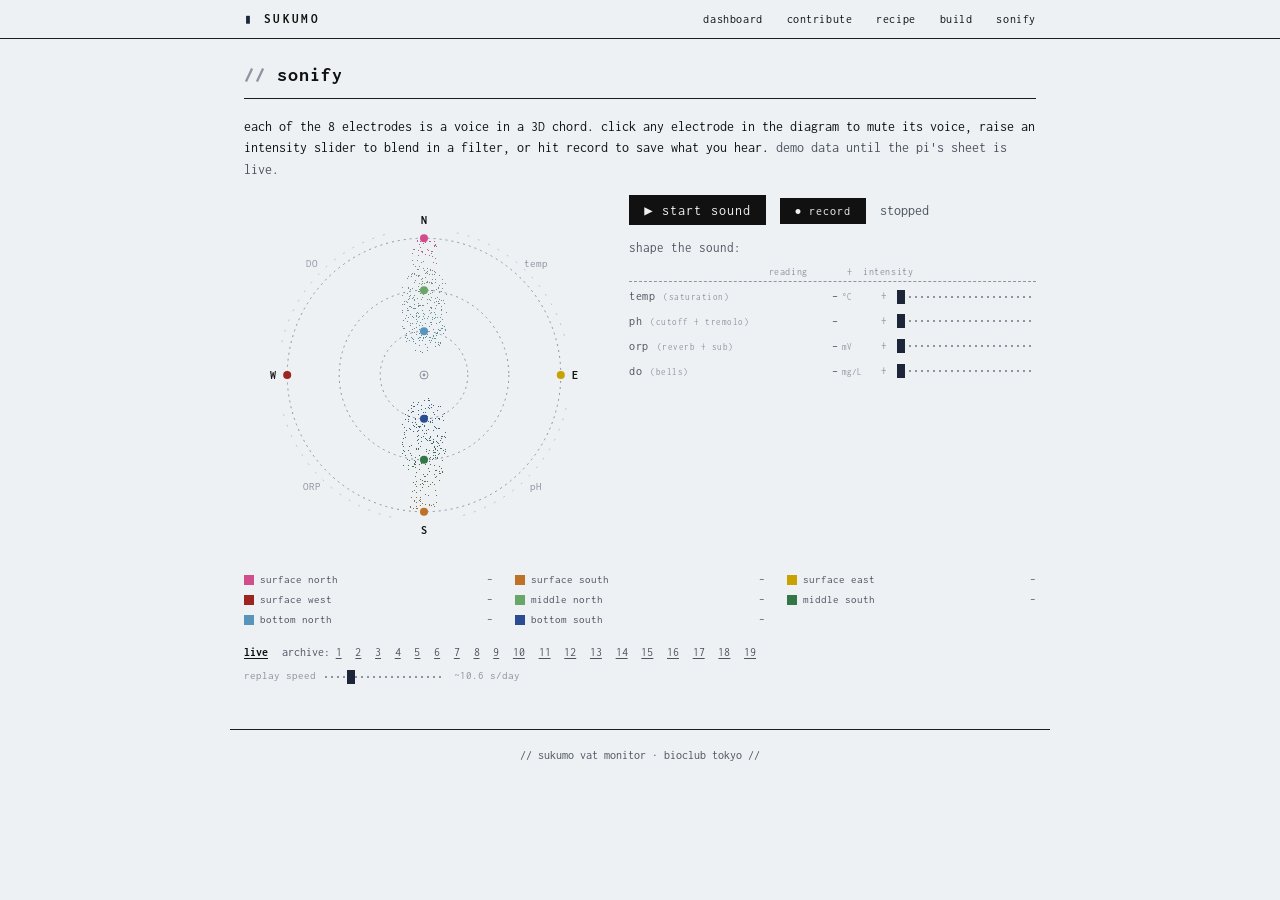
==== commit 806954bd: "Recording download link: 'upload to drive' (clearer than '→ drive') Co-Authored-By: Claude Opus 4.7 " ====
--- a/sonify.html
+++ b/sonify.html
@@ -603,7 +603,7 @@
       var drive = document.createElement("a");
       drive.href = DRIVE_INCOMING_URL; drive.target = "_blank"; drive.rel = "noopener";
       drive.className = "rec-drive";
-      drive.innerHTML = "&rarr; drive";
+      drive.innerHTML = "upload to drive";
       drive.title = "open the project's incoming Drive folder — drag the downloaded file in";
       row.appendChild(a); row.appendChild(meta); row.appendChild(drive);
       slot.appendChild(row);
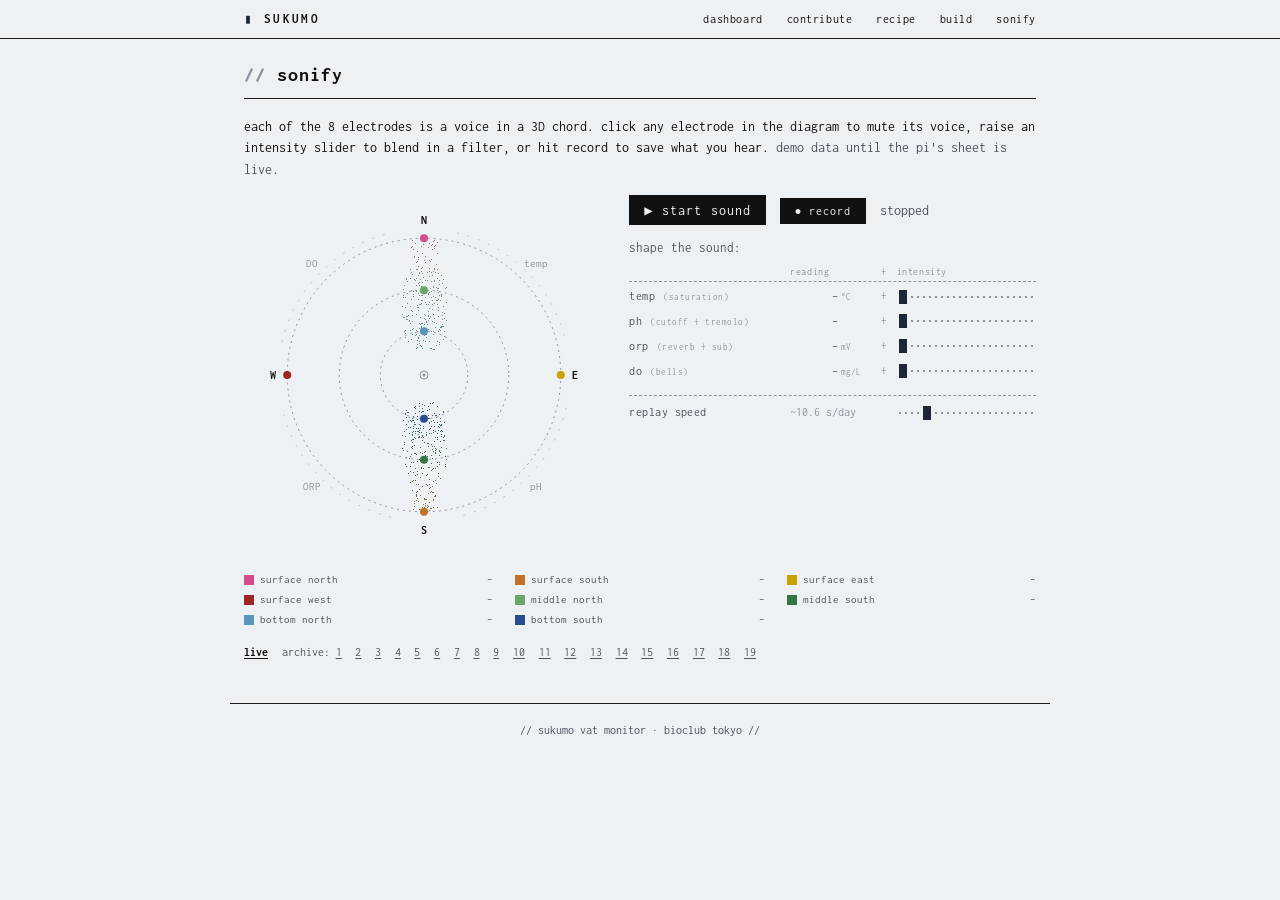
==== commit 7c43ccf7: "Move replay-speed into 'shape the sound', align all filter columns Header and rows used em widths wi" ====
--- a/sonify.html
+++ b/sonify.html
@@ -43,20 +43,22 @@
     .filters-label { color: var(--ink-soft); font-size: 0.9rem; margin-bottom: 0.1rem; }
     /* a small two-column header so it's obvious the left value is the reading
        you can type into and the right control is the intensity mixer */
-    .filter-head { display: flex; align-items: baseline; gap: 0.6rem; font-size: 0.72rem;
+    /* widths in rem (not em) so the header columns are the same absolute width
+       as the row columns even though they use different font-sizes. gap matches. */
+    .filter-head { display: flex; align-items: baseline; gap: 0.5rem; font-size: 0.72rem;
                    text-transform: lowercase; letter-spacing: 0.06em; color: var(--ink-faint);
                    padding-bottom: 0.1rem; border-bottom: 1px dashed var(--ink-faint); }
-    .filter-head .h-name    { width: 13em; }
-    .filter-head .h-reading { width: 6.8em; }
-    .filter-head .h-plus    { width: 0.9em; text-align: center; }
+    .filter-head .h-name    { width: 11rem; }
+    .filter-head .h-reading { width: 5.8rem; }
+    .filter-head .h-plus    { width: 0.8rem; text-align: center; }
     .filter-head .h-intensity { flex: 1; }
     .filter-ctl { display: flex; align-items: center; gap: 0.5rem; font-size: 0.85rem; }
-    .filter-ctl > .ctl-name { width: 13em; text-transform: lowercase; letter-spacing: 0.04em;
+    .filter-ctl > .ctl-name { width: 11rem; text-transform: lowercase; letter-spacing: 0.04em;
                               color: var(--ink-soft); white-space: nowrap; }
     .ctl-name .ctl-target { color: var(--ink-faint); font-size: 0.78em; margin-left: 0.2em; }
-    .filter-ctl > .ctl-plus { width: 0.9em; text-align: center; color: var(--ink-faint); font-size: 0.9em; }
+    .filter-ctl > .ctl-plus { width: 0.8rem; text-align: center; color: var(--ink-faint); font-size: 0.9em; }
     /* the reading: live value display + unit to the right (read-only). */
-    .ctl-reading { width: 6.8em; display: inline-flex; align-items: baseline; gap: 0.25rem; }
+    .ctl-reading { width: 5.8rem; display: inline-flex; align-items: baseline; gap: 0.25rem; }
     .ctl-reading .rd {
       display: inline-block; width: 4em; text-align: right;
       color: var(--ink-soft); font-variant-numeric: tabular-nums;
@@ -85,26 +87,12 @@
     .vat-days a { margin-right: 0.55rem; white-space: nowrap; color: var(--ink-soft); }
     .vat-days a.active { font-weight: 700; color: var(--ink); }
     .vat-days a:hover { color: var(--indigo); }
-    /* replay-rate slider — matches the dotted-track + indigo-thumb look of the
-       filter sliders above. only relevant for archive replay. */
-    .replay-rate-ctl { margin: 0.4rem 0 0; font-size: 0.78rem; color: var(--ink-faint);
-                       display: inline-flex; align-items: center; gap: 0.5rem; }
-    .replay-rate-ctl input[type="range"] {
-      -webkit-appearance: none; appearance: none; width: 9em; height: 16px; cursor: pointer;
-      border: none; outline: none;
-      background: repeating-linear-gradient(to right, var(--ink-faint) 0 2px, transparent 2px 6px)
-                  no-repeat left center / 100% 2px;
-    }
-    .replay-rate-ctl input[type="range"]::-webkit-slider-runnable-track { background: transparent; height: 2px; border: none; }
-    .replay-rate-ctl input[type="range"]::-moz-range-track { background: transparent; height: 2px; border: none; }
-    .replay-rate-ctl input[type="range"]::-webkit-slider-thumb {
-      -webkit-appearance: none; appearance: none; width: 8px; height: 14px; margin-top: -6px;
-      background: var(--indigo); border: none; cursor: pointer;
-    }
-    .replay-rate-ctl input[type="range"]::-moz-range-thumb {
-      width: 8px; height: 14px; background: var(--indigo); border: none; border-radius: 0; cursor: pointer;
-    }
-    .replay-rate-ctl input[type="range"]:focus { outline: 2px solid var(--indigo); outline-offset: 2px; }
+    /* replay-rate slider sits in the shape-the-sound block as its own row,
+       sharing column widths with the filter rows above. only relevant for
+       archive replay; hidden until the archive loads. */
+    .replay-rate-row { margin-top: 0.6rem; padding-top: 0.5rem;
+                       border-top: 1px dashed var(--ink-faint); color: var(--ink-soft); }
+    .replay-rate-row .ctl-reading { color: var(--ink-faint); }
   </style>
 </head>
 <body>
@@ -174,17 +162,18 @@
             <span class="ctl-plus">+</span>
             <input type="range" class="fx" data-f="do" min="0" max="100" value="0" aria-label="DO intensity">
           </div>
+          <div id="replay-rate-ctl" class="filter-ctl replay-rate-row" style="display:none">
+            <span class="ctl-name">replay speed</span>
+            <span class="ctl-reading"><span id="replay-rate-val">~10.6 s/day</span></span>
+            <span class="ctl-plus">&nbsp;</span>
+            <input type="range" class="fx" id="replay-rate" min="80" max="800" value="220" step="20" aria-label="replay rate">
+          </div>
         </div>
       </div>
     </div>
 
     <div id="vat-legend" class="vat-legend" aria-label="electrode key and live voltages"></div>
     <div id="vat-days" class="vat-days" aria-label="day archive" style="display:none"></div>
-    <div id="replay-rate-ctl" class="replay-rate-ctl" style="display:none">
-      replay speed
-      <input type="range" id="replay-rate" min="80" max="800" value="220" step="20" aria-label="replay rate">
-      <span id="replay-rate-val">~10.6 s/day</span>
-    </div>
 
   </main>
 
@@ -737,7 +726,7 @@
       });
       // unhide the speed slider now that the archive is interactive
       var rate = document.getElementById("replay-rate-ctl");
-      if (rate) rate.style.display = "inline-flex";
+      if (rate) rate.style.display = "flex";
     }
 
     // demo: smooth, slowly-evolving synthetic readings so the page is alive
@@ -946,7 +935,9 @@
     function setupFilters() {
       var box = document.getElementById("filters");
       if (!box) return;
-      var sliders = box.querySelectorAll("input.fx");
+      // grab only the per-filter intensity sliders, not the replay-rate slider
+      // (which lives in the same block but is wired separately further down)
+      var sliders = box.querySelectorAll("input.fx:not(#replay-rate)");
       for (var i = 0; i < sliders.length; i++) {
         (function (sl) {
           sl.style.setProperty("--p", sl.value + "%");   // initial track fill
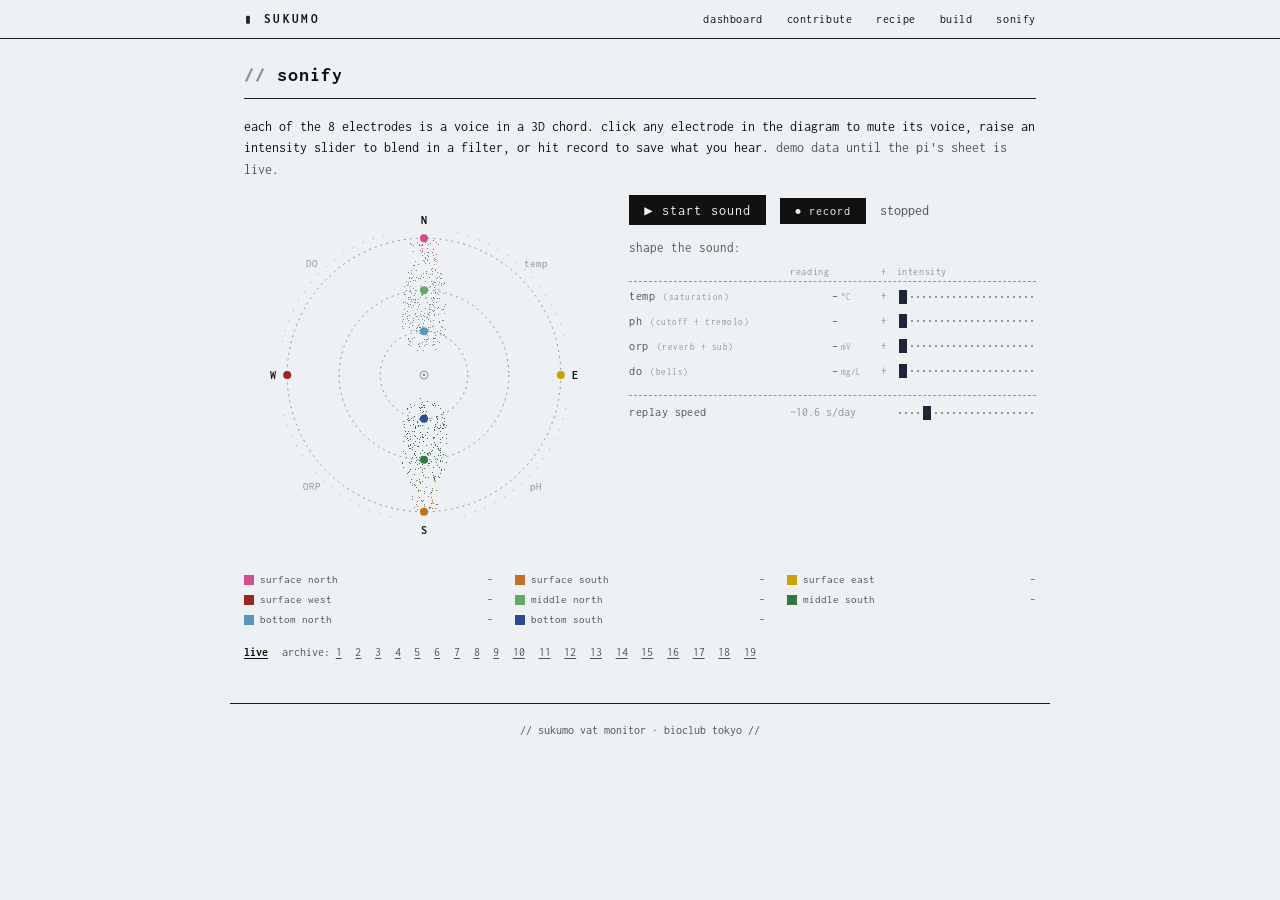
==== commit 0630cf7c: "Tighten + remove em dashes across the site Intro: 'instrumented with' becomes 'monitored by'; 'syncs" ====
--- a/sonify.html
+++ b/sonify.html
@@ -593,7 +593,7 @@
       drive.href = DRIVE_INCOMING_URL; drive.target = "_blank"; drive.rel = "noopener";
       drive.className = "rec-drive";
       drive.innerHTML = "upload to drive";
-      drive.title = "open the project's incoming Drive folder — drag the downloaded file in";
+      drive.title = "open the project's incoming Drive folder. drag the downloaded file in.";
       row.appendChild(a); row.appendChild(meta); row.appendChild(drive);
       slot.appendChild(row);
     }
@@ -642,7 +642,7 @@
           P.temp = data.temp; P.ph = data.ph; P.orp = data.orp; P.do = data.do;
           setStatus("playing");
         } else {
-          setStatus("playing (no data yet — waiting for the pi to publish)");
+          setStatus("playing (no data yet, waiting for the pi to publish)");
         }
       });
     }
@@ -682,7 +682,7 @@
       replayStepFn();
       replayTimer = setInterval(replayStepFn, REPLAY_STEP_MS);
       setStatus(running ? "replaying day " + vatDay(day.date)
-                        : "previewing day " + vatDay(day.date) + " — press play for sound");
+                        : "previewing day " + vatDay(day.date) + " (press play for sound)");
     }
     // slider: live-update the replay interval; preserves the current row
     function setReplayRate(ms) {
@@ -702,7 +702,7 @@
         if (!pollTimer) { poll(); pollTimer = setInterval(poll, POLL_MS); }
         setStatus("playing");
       } else if (!running) {
-        setStatus(demoMode ? "demo — press play to hear it" : "stopped");
+        setStatus(demoMode ? "demo (press play to hear it)" : "stopped");
       }
     }
     function renderDayBar() {
@@ -906,7 +906,7 @@
       setStatus(
         demoMode ? "demo paused"
         : (currentDayI !== -1
-            ? "previewing day " + vatDay(archive.days[currentDayI].date) + " — press play for sound"
+            ? "previewing day " + vatDay(archive.days[currentDayI].date) + " (press play for sound)"
             : "stopped")
       );
     }
@@ -1014,7 +1014,7 @@
       });
     }
     setStatus(demoMode
-      ? "demo — press play to hear it (no live sheet configured yet)"
+      ? "demo (press play to hear it; no live sheet configured yet)"
       : "stopped");
   })();
   </script>
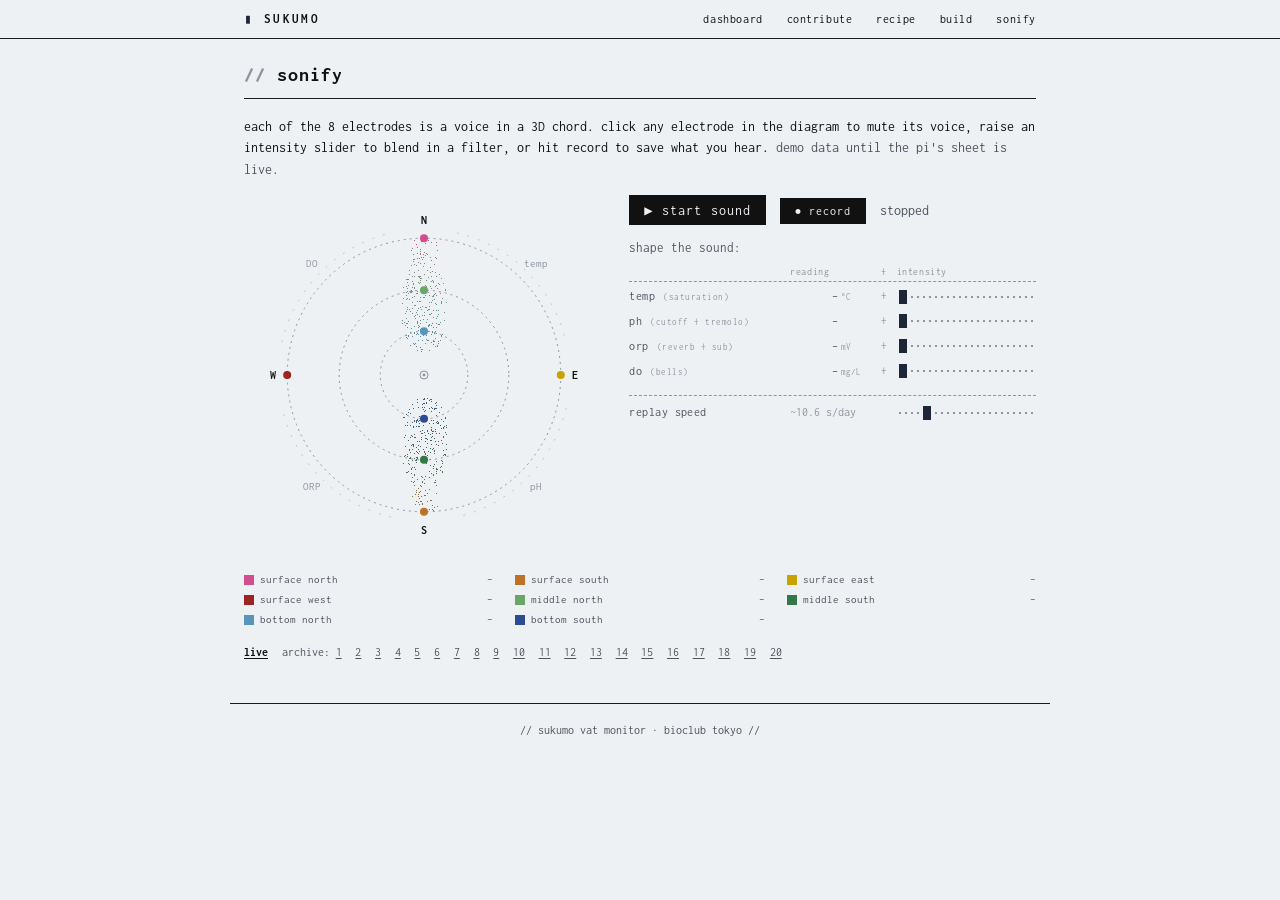
==== commit 189bfb40: "Drops cut through: route around master chain + boost peak ~3x Two reasons drops were getting masked " ====
--- a/sonify.html
+++ b/sonify.html
@@ -305,7 +305,7 @@
     var actx = null, master = null, voices = [],
         lowpass = null, dryGain = null, wetGain = null, subGain = null,
         tremGain = null, tremDepth = null, tremLFO = null,
-        tempDrive = null, recDest = null,
+        tempDrive = null, recDest = null, dropBus = null,
         running = false, pollTimer = null, lastAudio = 0;
     // recording state — captures master output to a downloadable audio file
     var recorder = null, recChunks = [], recMime = null, recStartMs = 0, recDurationTimer = null;
@@ -388,6 +388,11 @@
       tremGain.connect(shaper); shaper.connect(lowpass);
       lowpass.connect(dryGain); lowpass.connect(reverb); reverb.connect(wetGain);
       dryGain.connect(actx.destination); wetGain.connect(actx.destination);
+      // drops bypass the master chain (no lowpass, no saturation, no tremolo)
+      // so they stay sparkly and don't get masked when temp / pH / sub are up.
+      // they DO still feed dry + reverb, so ORP still places them in the room.
+      dropBus = actx.createGain(); dropBus.gain.value = 1.0;
+      dropBus.connect(dryGain); dropBus.connect(reverb);
       // recording tap — same dry+wet sum as the speakers, captured via MediaStream.
       // only created if MediaRecorder is available; nothing is recorded until the
       // user clicks "record".
@@ -541,7 +546,7 @@
       var o = actx.createOscillator(); o.type = "sine";
       o.frequency.value = Math.max(260, ROOT_HZ * scaleRatio(v.key) * 2);
       var g = actx.createGain();
-      var peak = 0.038 + 0.09 * level;
+      var peak = 0.12 + 0.25 * level;   // boosted so drops cut through other filters
       g.gain.setValueAtTime(0, now);
       g.gain.linearRampToValueAtTime(peak, now + 0.010);
       g.gain.exponentialRampToValueAtTime(0.0005, now + DROP_DECAY);
@@ -550,7 +555,9 @@
       var x = v.pos[0] * POS_RADIUS, y = v.pos[1] * POS_RADIUS, z = v.pos[2] * POS_RADIUS;
       if (pan.positionX) { pan.positionX.value = x; pan.positionY.value = y; pan.positionZ.value = z; }
       else if (pan.setPosition) { pan.setPosition(x, y, z); }
-      o.connect(g); g.connect(pan); pan.connect(master);
+      // route to dropBus, not master, so the lowpass / saturation / tremolo
+      // don't touch them. they still hit ORP's dry/wet split.
+      o.connect(g); g.connect(pan); pan.connect(dropBus);
       o.start(now); o.stop(now + DROP_DECAY + 0.1);
     }
 
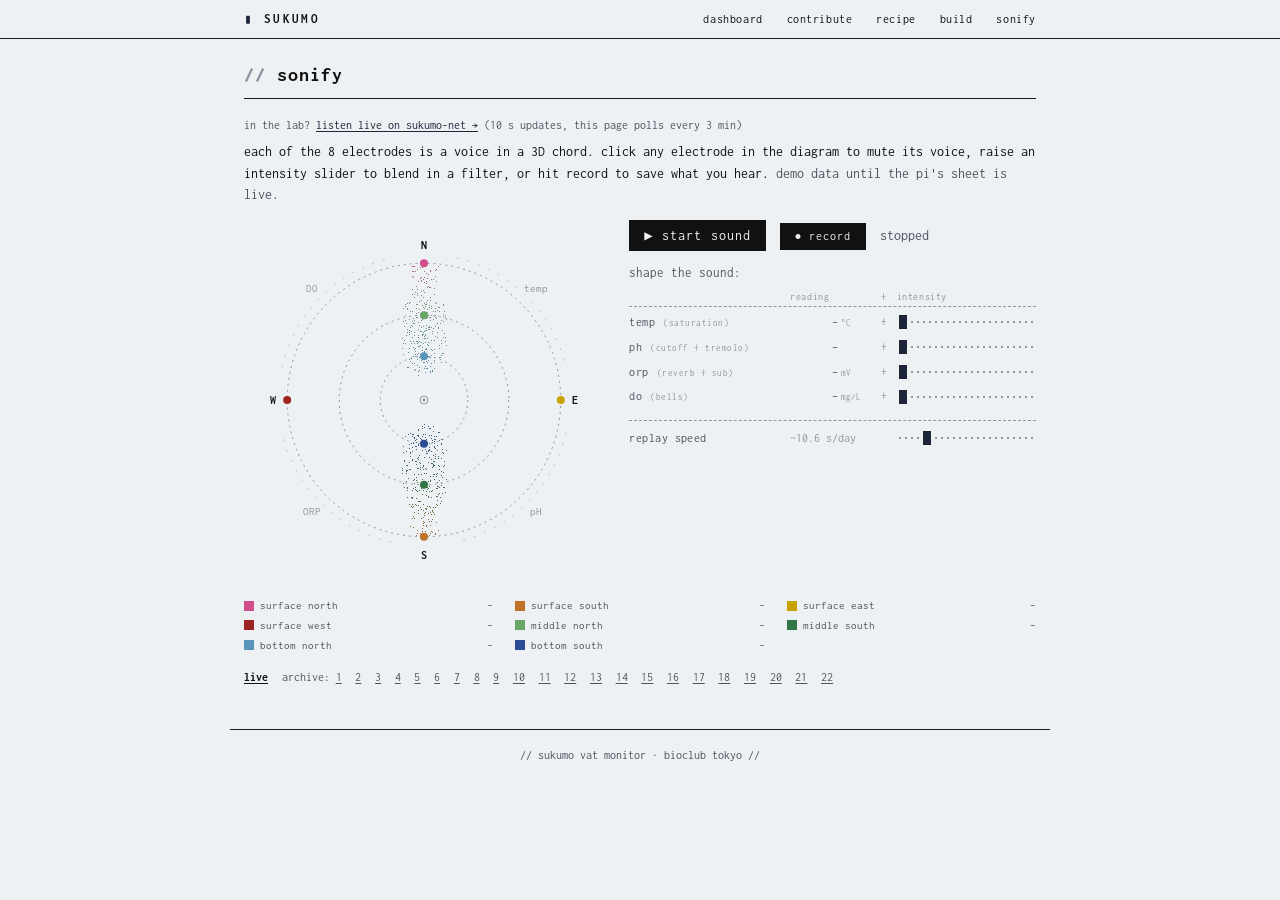
==== commit e37c8d68: "Add 'listen live on sukumo-net' cross-link at top of sonify intro Points to http://192.168.8.220:808" ====
--- a/sonify.html
+++ b/sonify.html
@@ -112,6 +112,7 @@
   <main id="top">
 
     <h1>sonify</h1>
+    <p class="muted" style="font-size:0.85rem; margin-bottom:0.5rem">in the lab? <a href="http://192.168.8.220:8080/sonify">listen live on sukumo-net &rarr;</a> (10 s updates, this page polls every 3 min)</p>
     <p>each of the 8 electrodes is a voice in a 3D chord. click any electrode in the diagram to mute its voice, raise an intensity slider to blend in a filter, or hit record to save what you hear. <span class="muted">demo data until the pi's sheet is live.</span></p>
 
     <div class="panel">
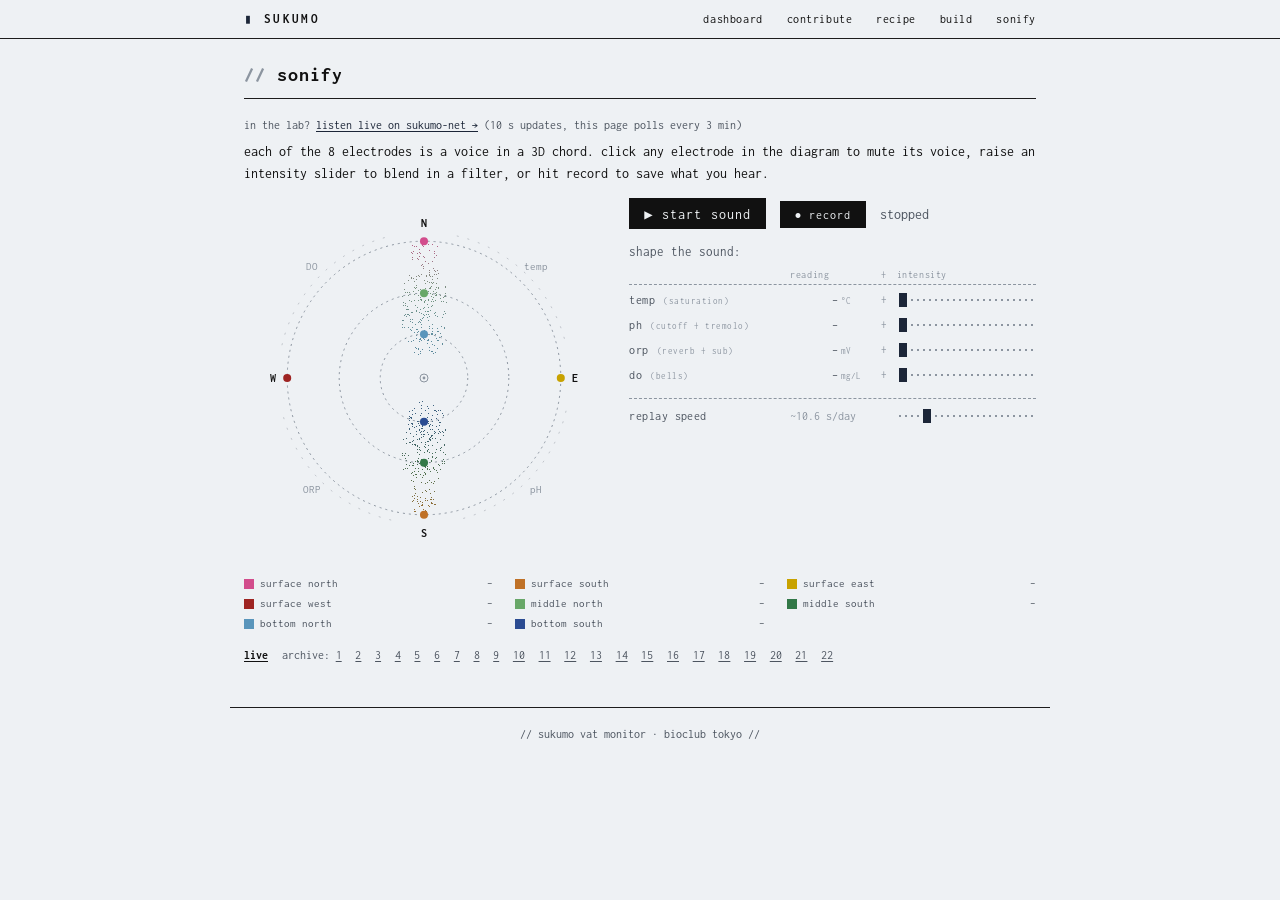
==== commit c9dfb3ad: "Refresh outdated copy: pi is live, sheet is live, diagram mapping spelled out Intro: replace 'syncs " ====
--- a/sonify.html
+++ b/sonify.html
@@ -113,7 +113,7 @@
 
     <h1>sonify</h1>
     <p class="muted" style="font-size:0.85rem; margin-bottom:0.5rem">in the lab? <a href="http://192.168.8.220:8080/sonify">listen live on sukumo-net &rarr;</a> (10 s updates, this page polls every 3 min)</p>
-    <p>each of the 8 electrodes is a voice in a 3D chord. click any electrode in the diagram to mute its voice, raise an intensity slider to blend in a filter, or hit record to save what you hear. <span class="muted">demo data until the pi's sheet is live.</span></p>
+    <p>each of the 8 electrodes is a voice in a 3D chord. click any electrode in the diagram to mute its voice, raise an intensity slider to blend in a filter, or hit record to save what you hear.</p>
 
     <div class="panel">
       <div class="panel-graphic">
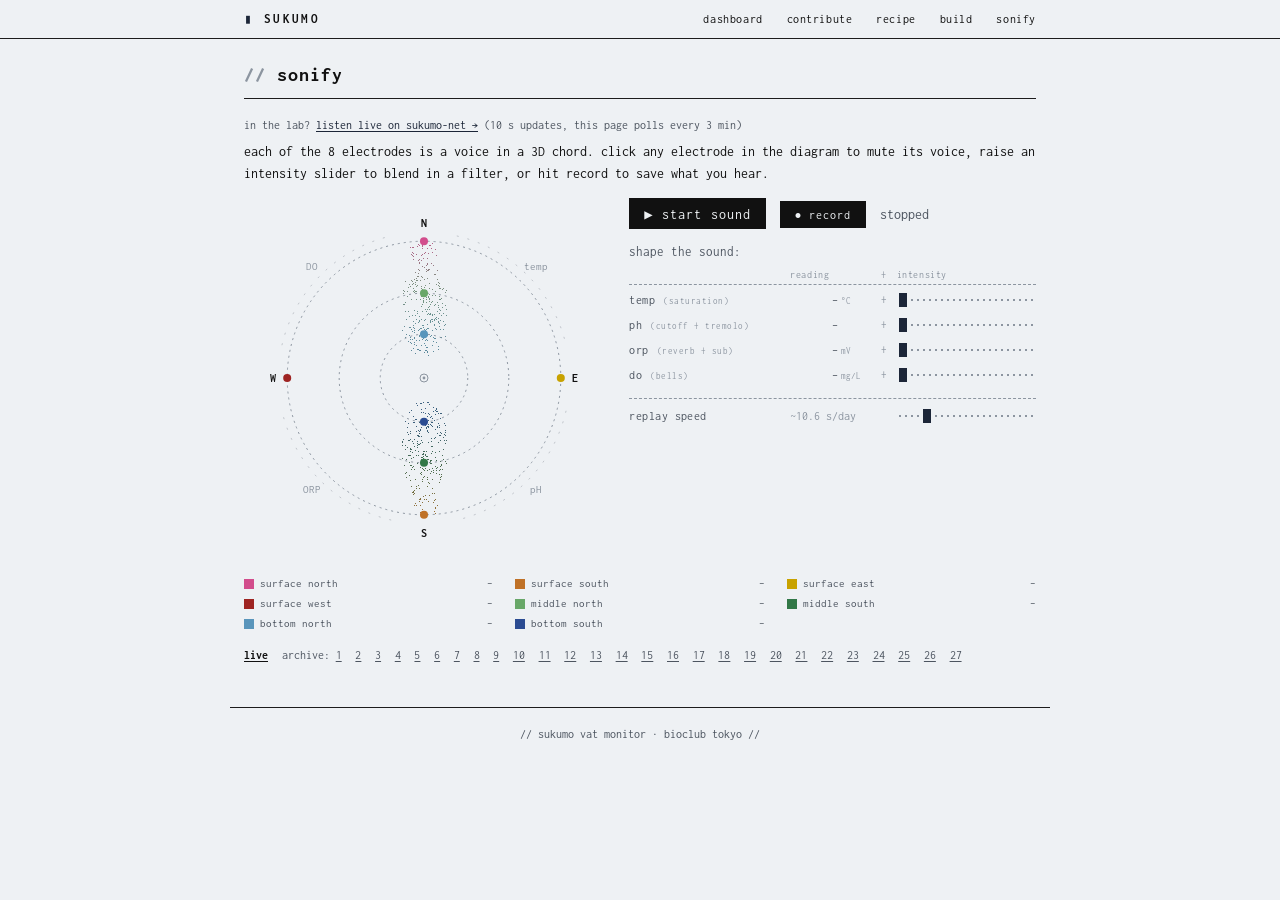
==== commit 3617bb93: "Cache-bust sample-readings.json fetch with per-pageload timestamp cache: 'no-store' was already on b" ====
--- a/sonify.html
+++ b/sonify.html
@@ -1003,7 +1003,7 @@
     // load the bundled day archive in the background — once it's in, the
     // day-bar appears under the legend and clicking any day starts a fast
     // looped replay.
-    fetch("sample-readings.json", { cache: "no-store" })
+    fetch("sample-readings.json?t=" + Date.now(), { cache: "no-store" })
       .then(function (r) { return r.ok ? r.json() : null; })
       .then(function (data) {
         if (!data || !data.days || !data.days.length) return;
